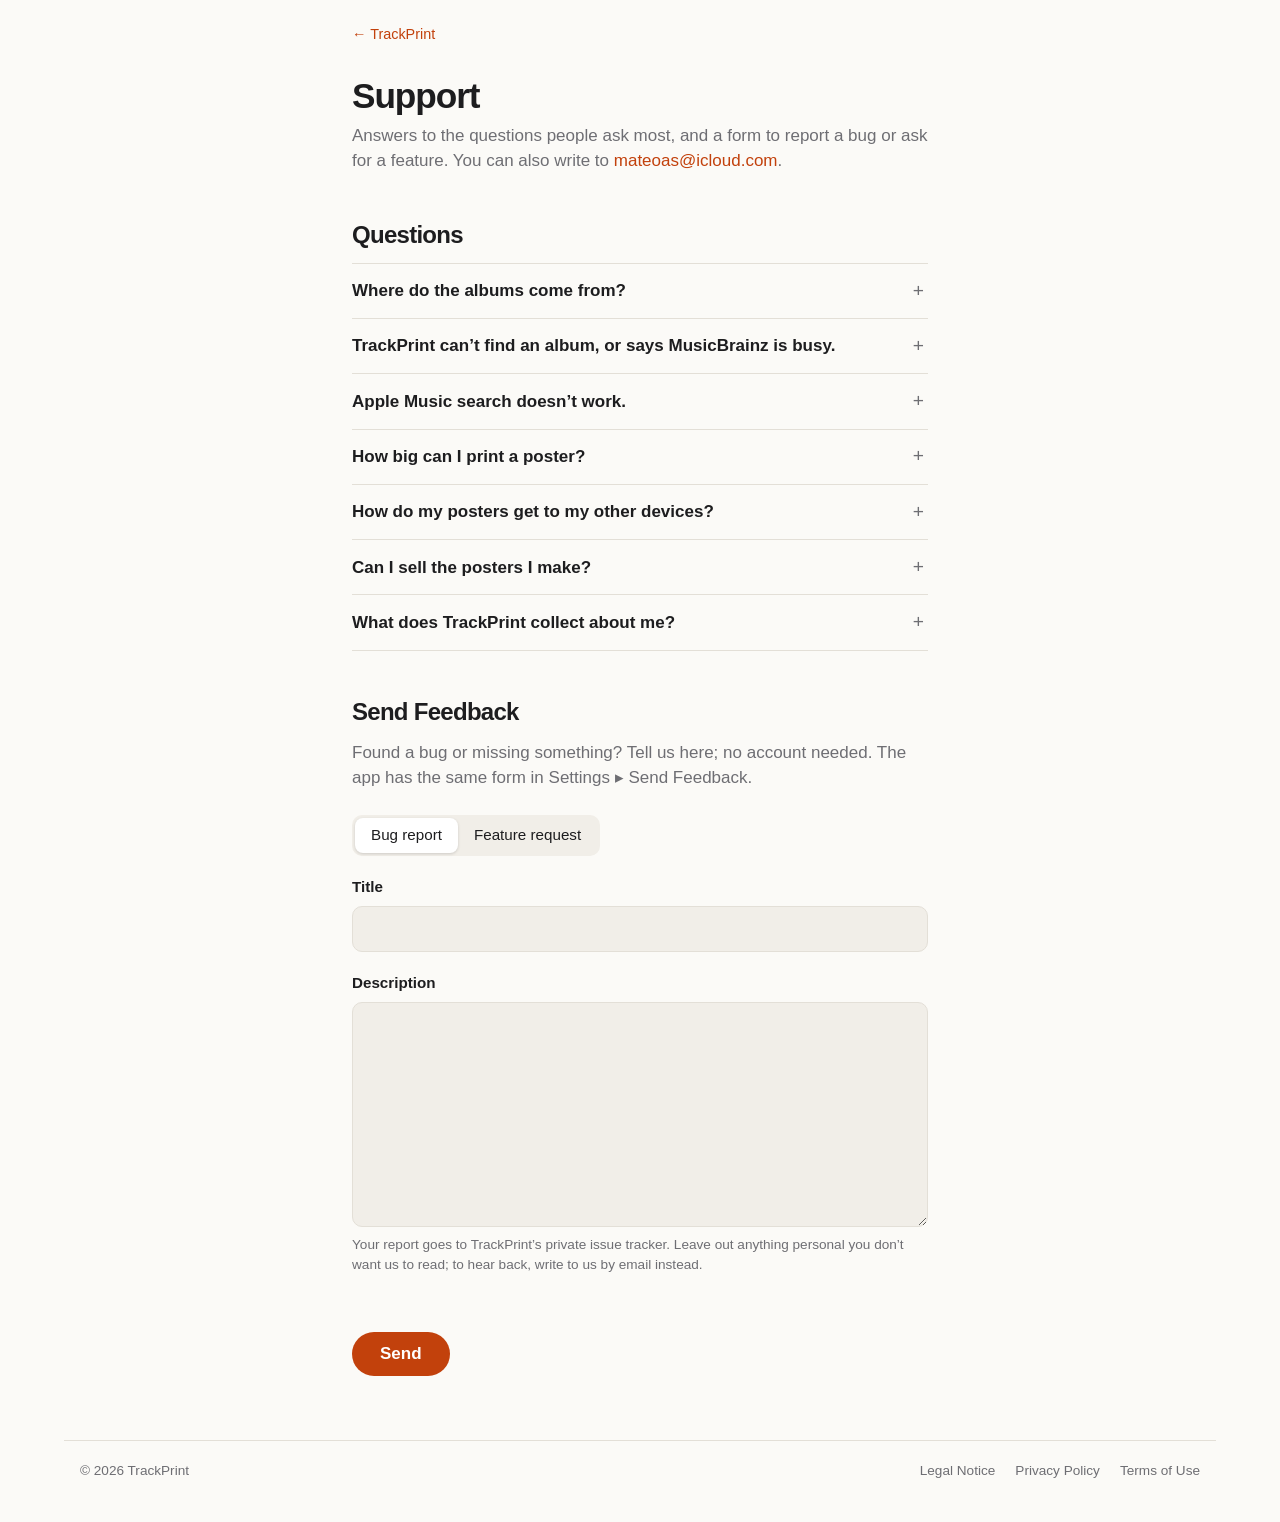
==== support.html @ 1465c564 "[+] add the support page with the feedback form" ====
<!doctype html>
<html lang="en">
<head>
<meta charset="utf-8">
<meta name="viewport" content="width=device-width, initial-scale=1">
<title>Support – TrackPrint</title>
<meta name="description" content="Help with TrackPrint, the album poster app: answers to common questions, the contact email, and a form to report a bug or request a feature.">
<link rel="icon" type="image/png" href="favicon.png">
<link rel="apple-touch-icon" href="apple-touch-icon.png">
<link rel="stylesheet" href="style.css">
</head>
<body>
<main class="narrow">
<nav class="back"><a href="./">← TrackPrint</a></nav>
<h1>Support</h1>
<p class="lede-left">Answers to the questions people ask most, and a form to report a bug or ask for a feature. You can also write to <a href="mailto:mateoas@icloud.com">mateoas@icloud.com</a>.</p>

<h2 id="questions">Questions</h2>
<div class="faq">
<details>
<summary>Where do the albums come from?</summary>
<p>From Apple Music or from MusicBrainz, the open music encyclopedia, with covers from the Cover Art Archive. Choose the source in Settings (on the Mac, TrackPrint ▸ Settings). Apple Music asks for your permission the first time; MusicBrainz needs no account.</p>
</details>
<details>
<summary>TrackPrint can’t find an album, or says MusicBrainz is busy.</summary>
<p>Try a shorter search with the album’s title and the artist, or switch the source in Settings. MusicBrainz is a free, community-run service and sometimes answers slowly; TrackPrint keeps trying for a few seconds, and trying again a moment later usually works.</p>
</details>
<details>
<summary>Apple Music search doesn’t work.</summary>
<p>TrackPrint needs permission to use Apple Music. On iPhone and iPad, allow it in Settings ▸ Apps ▸ TrackPrint. On the Mac, allow it in System Settings ▸ Privacy &amp; Security ▸ Media &amp; Apple Music. Or switch to MusicBrainz in TrackPrint’s Settings.</p>
</details>
<details>
<summary>How big can I print a poster?</summary>
<p>Print is 15 × 20 cm and Poster 20 × 30 cm, both at 300 ppi, the resolution print shops ask for. Post and Story are sized for social media. Export as PDF or PNG for the sharpest print, and check a test print first: colours on paper never quite match a screen.</p>
</details>
<details>
<summary>How do my posters get to my other devices?</summary>
<p>Through your own iCloud account. Sign in with the same Apple Account on each device and leave iCloud Sync on in TrackPrint’s Settings. Turned off, your posters stay on the device you made them on. We never see your posters.</p>
</details>
<details>
<summary>Can I sell the posters I make?</summary>
<p>TrackPrint is for posters for your own wall. Album covers, titles and names belong to their artists and labels, so publishing or selling a poster needs their permission. See section 4 of the <a href="https://trackprint-music-posters.github.io/trackprint-legal-docs/nutzungsbedingungen.en.html#t4">terms of use</a>.</p>
</details>
<details>
<summary>What does TrackPrint collect about me?</summary>
<p>Nothing for analytics, ads or tracking, and there is no account. Searches go straight to Apple Music or MusicBrainz, and your posters stay on your devices and in your iCloud. The <a href="https://trackprint-music-posters.github.io/trackprint-legal-docs/datenschutzerklaerung.en.html">privacy policy</a> has the details.</p>
</details>
</div>

<h2 id="send-feedback">Send Feedback</h2>
<p class="lede-left">Found a bug or missing something? Tell us here; no account needed. The app has the same form in Settings ▸ Send Feedback.</p>

<form id="feedback" novalidate>
<fieldset class="segmented">
<legend>Kind</legend>
<label><input type="radio" name="type" value="bug" checked> Bug report</label>
<label><input type="radio" name="type" value="feature"> Feature request</label>
</fieldset>

<label for="title">Title</label>
<input id="title" name="title" type="text" maxlength="200" autocomplete="off" required>

<label for="body">Description</label>
<textarea id="body" name="body" rows="8" required></textarea>
<p class="hint">Your report goes to TrackPrint’s private issue tracker. Leave out anything personal you don’t want us to read; to hear back, write to us by email instead.</p>

<!-- Left empty by people; bots that fill every field are dropped. -->
<div class="trap" aria-hidden="true">
<label for="website">Website</label>
<input id="website" name="website" type="text" tabindex="-1" autocomplete="off">
</div>

<p id="status" role="status" aria-live="polite"></p>
<button type="submit">Send</button>
</form>
</main>

<footer>
<p>© 2026 TrackPrint</p>
<p>
<a href="https://trackprint-music-posters.github.io/trackprint-legal-docs/impressum.en.html">Legal Notice</a>
<a href="https://trackprint-music-posters.github.io/trackprint-legal-docs/datenschutzerklaerung.en.html">Privacy Policy</a>
<a href="https://trackprint-music-posters.github.io/trackprint-legal-docs/nutzungsbedingungen.en.html">Terms of Use</a>
</p>
</footer>

<script>
// Posts to the same endpoint and contract as the app's FeedbackClient
// (TrackPrint-Music-Posters/trackprint-feedback): { type, title, body, version }.
// The function writes `version` into the issue footer as `_TrackPrint v<version>_`.
const ENDPOINT = 'https://trackprint-feedback.vercel.app/api/feedback';
const WEB_VERSION = '? via website';

const form = document.getElementById('feedback');
const status = document.getElementById('status');
const button = form.querySelector('button');

function show(message, kind) {
    status.textContent = message;
    status.className = kind || '';
}

form.addEventListener('submit', async (event) => {
    event.preventDefault();
    const title = form.title.value.trim();
    const body = form.body.value.trim();
    if (!title || !body) {
        show('Title and description are required.', 'error');
        return;
    }
    if (form.website.value) {
        form.reset();
        show('Thank you! Your feedback was sent.', 'ok');
        return;
    }

    button.disabled = true;
    show('Sending…');
    let response;
    try {
        response = await fetch(ENDPOINT, {
            method: 'POST',
            headers: { 'Content-Type': 'application/json' },
            body: JSON.stringify({ type: form.type.value, title, body, version: WEB_VERSION }),
        });
    } catch {
        button.disabled = false;
        show('Couldn’t reach the feedback service. Check your connection and try again.', 'error');
        return;
    }
    const result = await response.json().catch(() => null);
    button.disabled = false;
    if (response.ok && result && result.ok === true) {
        form.reset();
        show('Thank you! Your feedback was sent.', 'ok');
    } else {
        show('Could not send feedback. Please try again.', 'error');
    }
});
</script>
</body>
</html>
---- style.css ----
:root {
    color-scheme: light dark;
    --text: #1d1d1f;
    --muted: #6e6e73;
    --bg: #fbfaf7;
    --surface: #f1eee8;
    --card: #ffffff;
    --rule: #e3dfd7;
    --accent: #c2410c;
    --accent-text: #ffffff;
    --glow: rgb(236 120 70 / 0.16);
    --bar: rgb(251 250 247 / 0.72);
    --wall: #ece7df;
    --shadow: rgb(40 30 20 / 0.18);
    --green: #248a3d;
    --red: #e5484d;
    --orange: #e8590c;
    --pink: #d6409f;
    --blue: #3478f6;
    --teal: #12a594;
    --purple: #8e4ee8;
}

@media (prefers-color-scheme: dark) {
    :root {
        --text: #f5f5f7;
        --muted: #9a9aa0;
        --bg: #0d0c0b;
        --surface: #1b1a18;
        --card: #232220;
        --rule: #2d2b28;
        --accent: #ff8a4c;
        --accent-text: #1a0d05;
        --glow: rgb(255 138 76 / 0.14);
        --bar: rgb(13 12 11 / 0.72);
        --wall: #181715;
        --shadow: rgb(0 0 0 / 0.55);
        --green: #3dd168;
    }
}

* {
    box-sizing: border-box;
}

html {
    -webkit-text-size-adjust: 100%;
    scroll-behavior: smooth;
    scroll-padding-top: 4rem;
}

body {
    margin: 0;
    background: var(--bg);
    color: var(--text);
    font: 17px/1.5 -apple-system, BlinkMacSystemFont, "SF Pro Text", "Helvetica Neue", Helvetica,
        Arial, sans-serif;
    -webkit-font-smoothing: antialiased;
    overflow-wrap: break-word;
    overflow-x: clip;
}

a {
    color: var(--accent);
    text-decoration: none;
}

a:hover {
    text-decoration: underline;
}

img {
    max-width: 100%;
    height: auto;
}

h1,
h2 {
    font-family: -apple-system, BlinkMacSystemFont, "SF Pro Display", "Helvetica Neue", Helvetica,
        Arial, sans-serif;
    letter-spacing: -0.03em;
    line-height: 1.05;
    font-weight: 700;
}

/* Top bar */

.topbar {
    position: sticky;
    top: 0;
    z-index: 10;
    background: var(--bar);
    -webkit-backdrop-filter: saturate(180%) blur(20px);
    backdrop-filter: saturate(180%) blur(20px);
    border-bottom: 1px solid var(--rule);
}

.topbar-inner {
    max-width: 72rem;
    margin: 0 auto;
    padding: 0.7rem 16px;
    display: flex;
    align-items: center;
    justify-content: space-between;
}

.brand {
    display: flex;
    align-items: center;
    gap: 0.55rem;
    color: var(--text);
    font-weight: 600;
}

.brand:hover {
    text-decoration: none;
}

.topbar-links {
    display: flex;
    gap: 1.5rem;
    margin: 0;
    font-size: 0.9rem;
}

.topbar-links a {
    color: var(--muted);
}

.topbar-links a:hover {
    color: var(--text);
    text-decoration: none;
}

/* Hero */

.hero {
    position: relative;
    text-align: center;
    padding: 5rem 16px 0;
    max-width: 72rem;
    margin: 0 auto;
}

.hero::before {
    content: "";
    position: absolute;
    inset: -4rem 0 auto;
    height: 46rem;
    background: radial-gradient(50% 50% at 50% 40%, var(--glow), transparent 70%);
    z-index: -1;
    pointer-events: none;
}

.hero-icon {
    display: block;
    margin: 0 auto 1.5rem;
    width: 96px;
    height: 96px;
    filter: drop-shadow(0 10px 24px var(--shadow));
}

.hero h1 {
    font-size: clamp(2.6rem, 8vw, 5rem);
    margin: 0;
}

.lede {
    max-width: 32rem;
    margin: 1.25rem auto 0;
    font-size: clamp(1.1rem, 2.4vw, 1.3rem);
    color: var(--muted);
}

.cta {
    margin: 2rem 0 0;
}

.badge {
    display: inline-flex;
    align-items: center;
    gap: 0.5rem;
    padding: 0.75rem 1.4rem;
    border-radius: 999px;
    background: var(--text);
    color: var(--bg);
    font-weight: 600;
    font-size: 0.95rem;
}

.badge svg {
    width: 1.15rem;
    height: 1.15rem;
    fill: currentColor;
    margin-top: -2px;
}

/* A poster as a print: a thin paper edge and a shadow on the wall. */

.print {
    display: block;
    width: 100%;
    aspect-ratio: 3 / 4;
    box-shadow: 0 1px 2px var(--shadow), 0 18px 40px var(--shadow);
}

/* The hero's wall: three posters hung side by side. */

.wall {
    position: relative;
    margin: 4.5rem auto 0;
    max-width: 64rem;
    padding: 3.5rem 6% 4rem;
    border-radius: 28px;
    background: var(--wall);
    display: grid;
    grid-template-columns: repeat(3, 1fr);
    gap: 6%;
    align-items: start;
}

.wall .print:nth-child(2) {
    margin-top: 2.5rem;
}

/* Sections */

main {
    max-width: 72rem;
    margin: 0 auto;
    padding: 0 16px;
}

.feature {
    padding: 9rem 0 0;
}

.copy h2 {
    font-size: clamp(2rem, 5vw, 3.25rem);
    margin: 0;
}

.copy p {
    margin: 1rem 0 0;
    font-size: 1.15rem;
    color: var(--muted);
    max-width: 28rem;
}

.copy .eyebrow {
    display: flex;
    align-items: center;
    gap: 0.5rem;
    margin: 0 0 1rem;
    font-size: 0.85rem;
    font-weight: 600;
    letter-spacing: 0.06em;
    text-transform: uppercase;
    color: var(--c);
}

.eyebrow::before {
    content: "";
    width: 1.5rem;
    height: 0.4rem;
    border-radius: 999px;
    background: var(--c);
}

.split {
    display: grid;
    grid-template-columns: 1fr 1.1fr;
    align-items: center;
    gap: 4rem;
}

.split.reverse .copy {
    order: 2;
}

.wide {
    text-align: center;
}

.wide .copy p {
    max-width: 34rem;
    margin-left: auto;
    margin-right: auto;
}

.wide .eyebrow {
    justify-content: center;
}

/* Styles: every style as a poster, with its name and what it is. */

.styles ul {
    list-style: none;
    margin: 3.5rem 0 0;
    padding: 0;
    display: grid;
    grid-template-columns: repeat(4, 1fr);
    gap: 3rem 2rem;
    text-align: left;
}

.styles h3 {
    margin: 1.25rem 0 0.25rem;
    font-size: 1.1rem;
    letter-spacing: -0.01em;
}

.styles li p {
    margin: 0;
    color: var(--muted);
    font-size: 0.95rem;
    line-height: 1.4;
}

/* Find: the two album sources as cards. */

.sources {
    display: grid;
    gap: 1rem;
}

.source {
    display: grid;
    grid-template-columns: auto 1fr;
    gap: 0.25rem 1rem;
    align-items: center;
    padding: 1.4rem 1.5rem;
    border-radius: 22px;
    background: var(--surface);
}

.source svg {
    grid-row: span 2;
    width: 2.6rem;
    height: 2.6rem;
    fill: none;
    stroke: var(--c);
    stroke-width: 1.8;
    stroke-linecap: round;
    stroke-linejoin: round;
}

.source h3 {
    margin: 0;
    font-size: 1.15rem;
}

.source p {
    margin: 0;
    color: var(--muted);
    font-size: 0.98rem;
}

/* Colours: a cover and the five swatches picked from it. */

.palette {
    display: grid;
    grid-template-columns: 1.4fr 1fr;
    gap: 1.5rem;
    align-items: center;
    padding: 2rem;
    border-radius: 28px;
    background: var(--surface);
}

.palette img {
    display: block;
    width: 100%;
    border-radius: 6px;
    box-shadow: 0 14px 32px var(--shadow);
}

.palette ul {
    list-style: none;
    margin: 0;
    padding: 0;
    display: grid;
    gap: 0.6rem;
}

.palette li {
    display: flex;
    align-items: center;
    gap: 0.75rem;
    font: 0.85rem/1 ui-monospace, "SF Mono", Menlo, monospace;
    color: var(--muted);
}

.palette li::before {
    content: "";
    width: 2.4rem;
    height: 2.4rem;
    border-radius: 10px;
    background: var(--s);
    box-shadow: inset 0 0 0 1px rgb(0 0 0 / 0.08);
}

/* Print: the formats as outlines at their real proportions. */

.formats {
    list-style: none;
    margin: 3.5rem auto 0;
    padding: 0;
    max-width: 52rem;
    display: flex;
    justify-content: center;
    align-items: flex-end;
    gap: 2rem;
}

.formats li {
    flex: 1;
    max-width: 10rem;
    text-align: center;
}

.formats .frame {
    display: block;
    width: 100%;
    border: 2px solid var(--c);
    border-radius: 6px;
    background: color-mix(in srgb, var(--c) 10%, transparent);
}

.formats h3 {
    margin: 0.9rem 0 0.15rem;
    font-size: 1rem;
}

.formats p {
    margin: 0;
    font-size: 0.85rem;
    color: var(--muted);
}

.exports {
    margin: 2.5rem 0 0;
    color: var(--muted);
}

.exports strong {
    color: var(--text);
}

/* And more */

.more {
    padding: 9rem 0 0;
    text-align: center;
}

.more h2 {
    font-size: clamp(1.8rem, 4vw, 2.5rem);
    margin: 0 0 2.5rem;
}

.more ul {
    list-style: none;
    margin: 0 auto;
    padding: 0;
    max-width: 52rem;
    display: grid;
    grid-template-columns: repeat(4, 1fr);
    gap: 0.75rem;
}

.more li {
    display: flex;
    align-items: center;
    gap: 0.75rem;
    padding: 1rem 1.1rem;
    border-radius: 16px;
    background: var(--surface);
    font-weight: 500;
    font-size: 0.97rem;
    text-align: left;
}

.more svg {
    flex: none;
    width: 1.4rem;
    height: 1.4rem;
    fill: none;
    stroke: var(--accent);
    stroke-width: 1.8;
    stroke-linecap: round;
    stroke-linejoin: round;
}

/* Closing */

.closing {
    text-align: center;
    padding: 9rem 0 7rem;
}

.closing img {
    display: block;
    margin: 0 auto 1rem;
    filter: drop-shadow(0 8px 20px var(--shadow));
}

.closing h2 {
    font-size: 2.25rem;
    margin: 0;
}

.closing p {
    margin: 0.4rem 0 0;
    color: var(--muted);
}

.closing .cta {
    margin-top: 1.75rem;
}

/* Scroll reveal */

.js .reveal {
    opacity: 0;
    transform: translateY(28px);
    transition: opacity 0.8s ease, transform 0.8s cubic-bezier(0.2, 0.7, 0.2, 1);
}

.js .reveal.shown {
    opacity: 1;
    transform: none;
}

@media (prefers-reduced-motion: reduce) {
    html {
        scroll-behavior: auto;
    }

    .js .reveal {
        opacity: 1;
        transform: none;
        transition: none;
    }
}

/* Narrow screens */

@media (max-width: 900px) {
    .styles ul {
        grid-template-columns: repeat(2, 1fr);
        gap: 2.5rem 1.25rem;
    }

    .more ul {
        grid-template-columns: repeat(2, 1fr);
    }
}

@media (max-width: 760px) {
    .hero {
        padding-top: 3.5rem;
    }

    .wall {
        margin-top: 3rem;
        padding: 2rem 5% 2.5rem;
        gap: 5%;
        border-radius: 20px;
    }

    .wall .print:nth-child(2) {
        margin-top: 1.25rem;
    }

    .feature {
        padding-top: 6rem;
    }

    .split {
        grid-template-columns: 1fr;
        gap: 3rem;
        text-align: center;
    }

    .split .copy p {
        margin-left: auto;
        margin-right: auto;
    }

    .split .eyebrow {
        justify-content: center;
    }

    .split.reverse .copy {
        order: 0;
    }

    .source,
    .palette {
        text-align: left;
    }

    .palette {
        padding: 1.25rem;
        gap: 1rem;
    }

    .formats {
        gap: 0.9rem;
    }

    .more {
        padding-top: 6rem;
    }

    .closing {
        padding: 6rem 0 5rem;
    }
}

/* Footer */

footer {
    max-width: 72rem;
    margin: 0 auto;
    display: flex;
    flex-wrap: wrap;
    justify-content: space-between;
    gap: 0.5rem 1.5rem;
    border-top: 1px solid var(--rule);
    padding: 1.25rem 16px 2.5rem;
    font-size: 0.85rem;
    color: var(--muted);
}

footer p {
    margin: 0;
    display: flex;
    flex-wrap: wrap;
    gap: 0.25rem 1.25rem;
}

footer a {
    color: var(--muted);
}

footer a:hover {
    color: var(--text);
}

/* Support page */

main.narrow {
    max-width: 38rem;
    padding-top: 1.5rem;
    padding-bottom: 4rem;
}

nav.back {
    font-size: 0.9rem;
    margin-bottom: 2rem;
}

main.narrow h1 {
    font-size: 2.2rem;
    margin: 0 0 0.5rem;
}

main.narrow h2 {
    font-size: 1.5rem;
    margin: 3rem 0 1rem;
}

.lede-left {
    color: var(--muted);
    margin: 0 0 1.5rem;
}

.faq details {
    border-bottom: 1px solid var(--rule);
}

.faq details:first-child {
    border-top: 1px solid var(--rule);
}

.faq summary {
    cursor: pointer;
    padding: 0.9rem 1.75rem 0.9rem 0;
    font-weight: 600;
    list-style: none;
    position: relative;
}

.faq summary::-webkit-details-marker {
    display: none;
}

.faq summary::after {
    content: "+";
    position: absolute;
    right: 0.25rem;
    top: 0.8rem;
    color: var(--muted);
    font-weight: 400;
    font-size: 1.2rem;
}

.faq details[open] summary::after {
    content: "−";
}

.faq details p {
    margin: 0 0 1.1rem;
    color: var(--muted);
}

form label {
    display: block;
    font-weight: 600;
    font-size: 0.95rem;
    margin: 1.25rem 0 0.4rem;
}

form input[type="text"],
form textarea {
    display: block;
    width: 100%;
    font: inherit;
    color: var(--text);
    background: var(--surface);
    border: 1px solid var(--rule);
    border-radius: 10px;
    padding: 0.6rem 0.75rem;
}

form input[type="text"]:focus,
form textarea:focus {
    outline: 2px solid var(--accent);
    outline-offset: -1px;
}

form textarea {
    resize: vertical;
}

.hint {
    margin: 0.5rem 0 0;
    font-size: 0.85rem;
    color: var(--muted);
}

.segmented {
    display: inline-flex;
    border: 0;
    padding: 3px;
    margin: 0;
    background: var(--surface);
    border-radius: 10px;
}

.segmented legend {
    position: absolute;
    width: 1px;
    height: 1px;
    overflow: hidden;
    clip: rect(0 0 0 0);
}

.segmented label {
    margin: 0;
    padding: 0.4rem 1rem;
    border-radius: 8px;
    font-weight: 500;
    cursor: pointer;
}

.segmented input {
    position: absolute;
    opacity: 0;
}

.segmented label:has(input:checked) {
    background: var(--card);
    box-shadow: 0 1px 3px rgb(0 0 0 / 0.15);
}

.segmented label:has(input:focus-visible) {
    outline: 2px solid var(--accent);
}

.trap {
    position: absolute;
    left: -10000px;
}

#status {
    min-height: 1.5rem;
    margin: 1.25rem 0 0.75rem;
    font-size: 0.95rem;
    color: var(--muted);
}

#status.error {
    color: var(--red);
}

#status.ok {
    color: var(--green);
}

form button {
    font: inherit;
    font-weight: 600;
    color: var(--accent-text);
    background: var(--accent);
    border: 0;
    border-radius: 999px;
    padding: 0.6rem 1.75rem;
    cursor: pointer;
}

form button:disabled {
    opacity: 0.5;
    cursor: default;
}
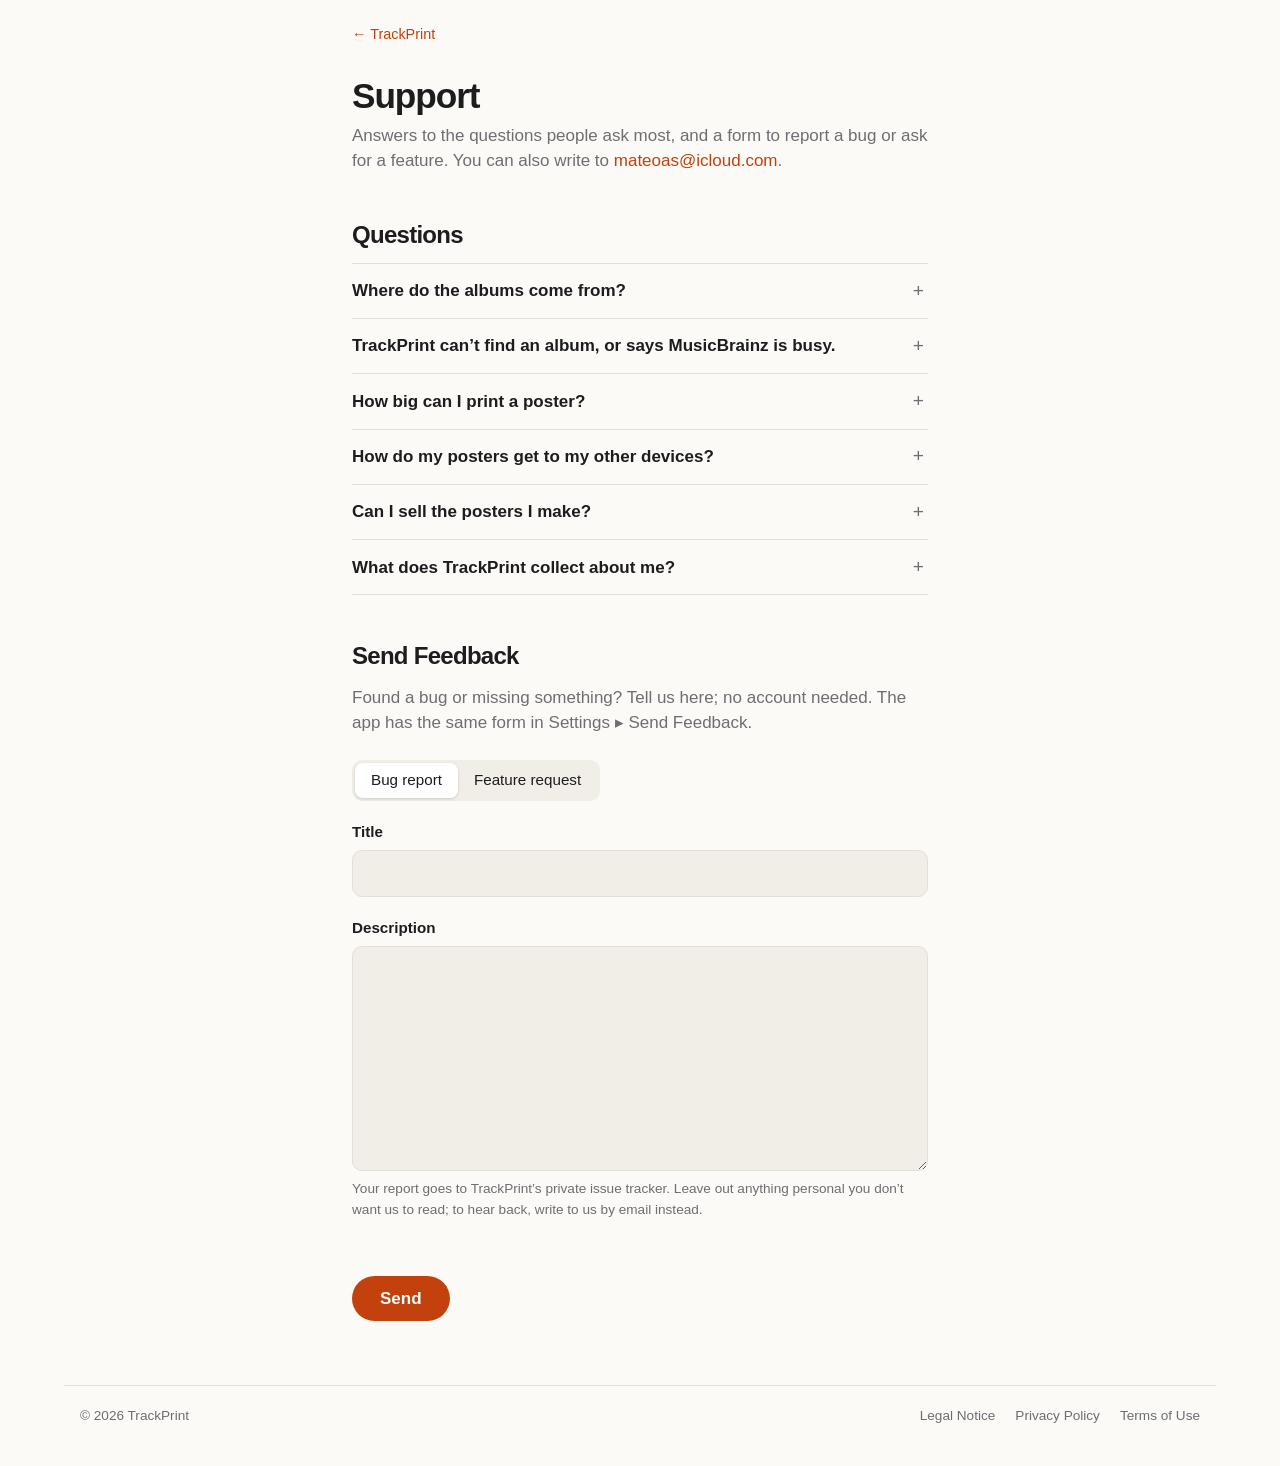
==== commit f02cdf7d: "[-] remove Apple Music from the website" ====
--- a/support.html
+++ b/support.html
@@ -19,15 +19,11 @@
 <div class="faq">
 <details>
 <summary>Where do the albums come from?</summary>
-<p>From Apple Music or from MusicBrainz, the open music encyclopedia, with covers from the Cover Art Archive. Choose the source in Settings (on the Mac, TrackPrint ▸ Settings). Apple Music asks for your permission the first time; MusicBrainz needs no account.</p>
+<p>From MusicBrainz, the open music encyclopedia, with covers from the Cover Art Archive. Searching needs no account and no permission.</p>
 </details>
 <details>
 <summary>TrackPrint can’t find an album, or says MusicBrainz is busy.</summary>
-<p>Try a shorter search with the album’s title and the artist, or switch the source in Settings. MusicBrainz is a free, community-run service and sometimes answers slowly; TrackPrint keeps trying for a few seconds, and trying again a moment later usually works.</p>
-</details>
-<details>
-<summary>Apple Music search doesn’t work.</summary>
-<p>TrackPrint needs permission to use Apple Music. On iPhone and iPad, allow it in Settings ▸ Apps ▸ TrackPrint. On the Mac, allow it in System Settings ▸ Privacy &amp; Security ▸ Media &amp; Apple Music. Or switch to MusicBrainz in TrackPrint’s Settings.</p>
+<p>Try a shorter search with the album’s title and the artist. MusicBrainz is a free, community-run service and sometimes answers slowly; TrackPrint keeps trying for a few seconds, and trying again a moment later usually works.</p>
 </details>
 <details>
 <summary>How big can I print a poster?</summary>
@@ -43,7 +39,7 @@
 </details>
 <details>
 <summary>What does TrackPrint collect about me?</summary>
-<p>Nothing for analytics, ads or tracking, and there is no account. Searches go straight to Apple Music or MusicBrainz, and your posters stay on your devices and in your iCloud. The <a href="https://trackprint-music-posters.github.io/trackprint-legal-docs/datenschutzerklaerung.en.html">privacy policy</a> has the details.</p>
+<p>Nothing for analytics, ads or tracking, and there is no account. Searches go straight to MusicBrainz, and your posters stay on your devices and in your iCloud. The <a href="https://trackprint-music-posters.github.io/trackprint-legal-docs/datenschutzerklaerung.en.html">privacy policy</a> has the details.</p>
 </details>
 </div>
 
--- a/style.css
+++ b/style.css
@@ -317,7 +317,7 @@
     line-height: 1.4;
 }
 
-/* Find: the two album sources as cards. */
+/* Find: where the albums and their covers come from, as cards. */
 
 .sources {
     display: grid;
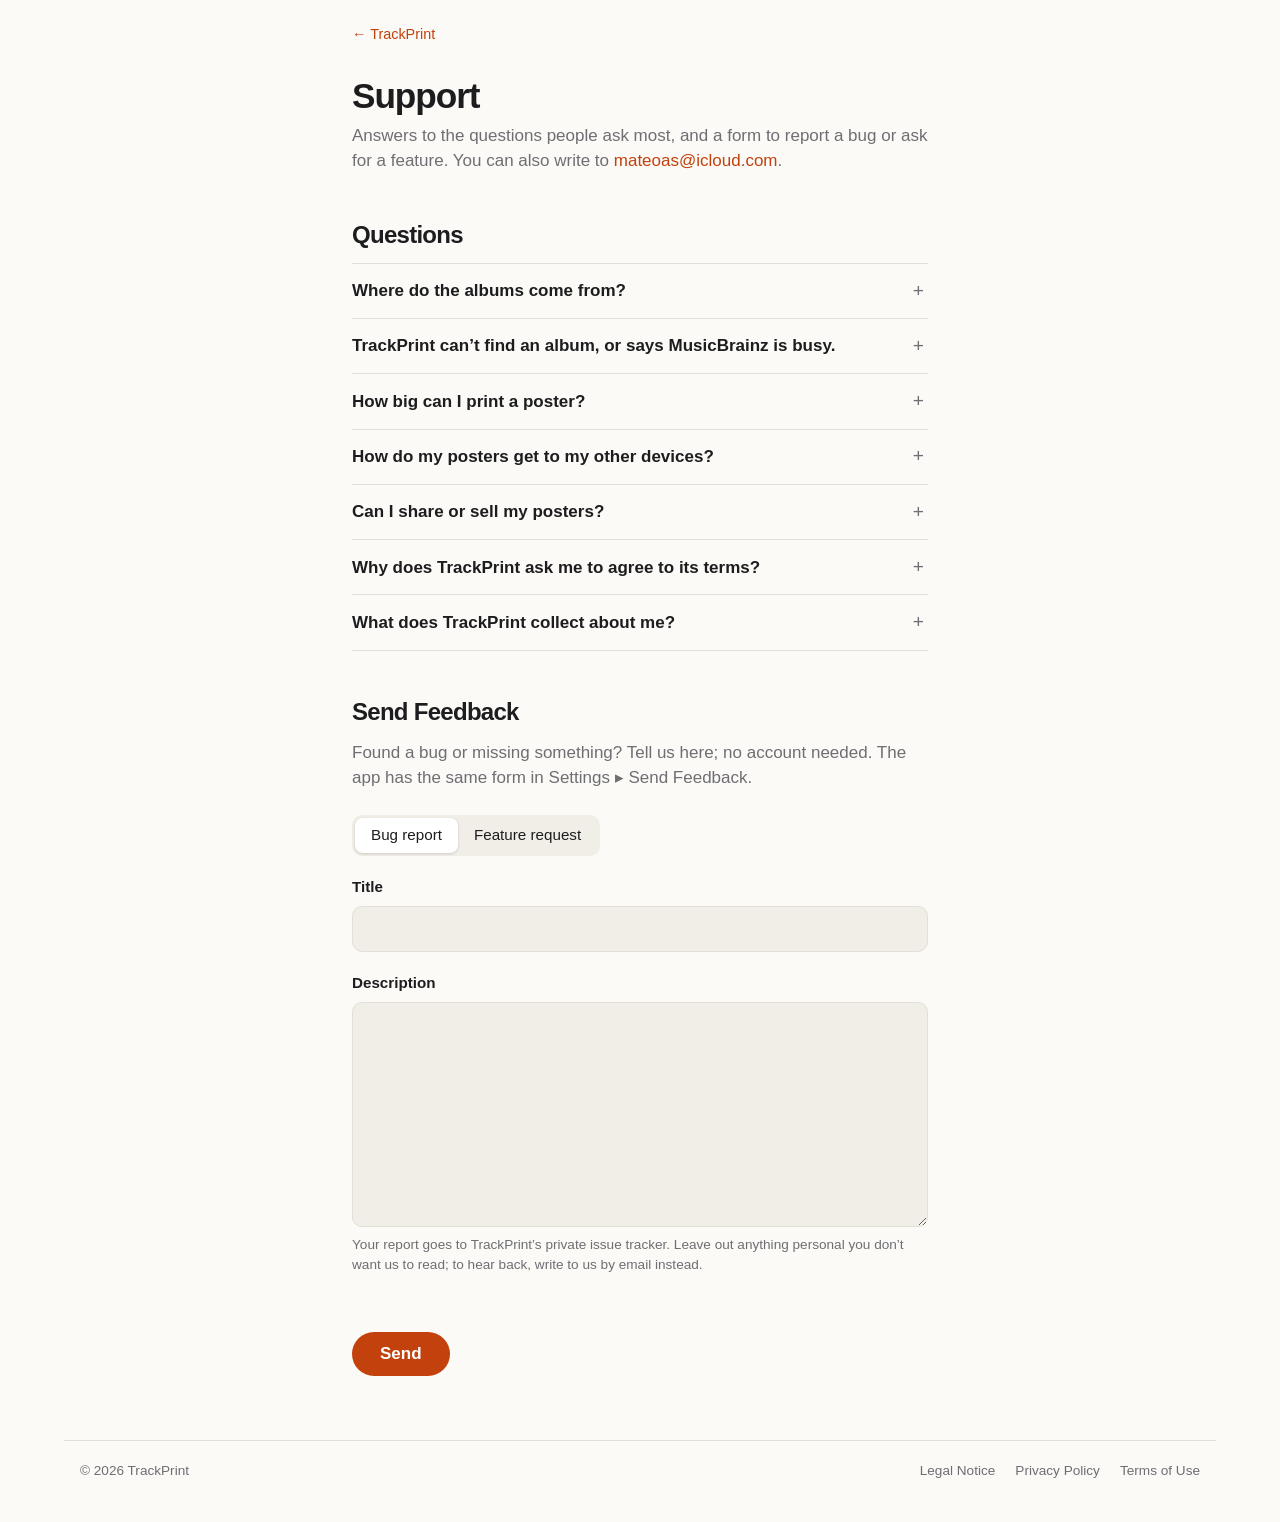
==== commit 2e7b29be: "[#] word the website for posters on your own wall" ====
--- a/support.html
+++ b/support.html
@@ -27,15 +27,19 @@
 </details>
 <details>
 <summary>How big can I print a poster?</summary>
-<p>Print is 15 × 20 cm and Poster 20 × 30 cm, both at 300 ppi, the resolution print shops ask for. Post and Story are sized for social media. Export as PDF or PNG for the sharpest print, and check a test print first: colours on paper never quite match a screen.</p>
+<p>Print is 15 × 20 cm and Poster 20 × 30 cm, both at 300 ppi, the resolution print shops ask for. Post and Story are sized for screens. Export as PDF or PNG for the sharpest print, and check a test print first: colours on paper never quite match a screen.</p>
 </details>
 <details>
 <summary>How do my posters get to my other devices?</summary>
 <p>Through your own iCloud account. Sign in with the same Apple Account on each device and leave iCloud Sync on in TrackPrint’s Settings. Turned off, your posters stay on the device you made them on. We never see your posters.</p>
 </details>
 <details>
-<summary>Can I sell the posters I make?</summary>
-<p>TrackPrint is for posters for your own wall. Album covers, titles and names belong to their artists and labels, so publishing or selling a poster needs their permission. See section 4 of the <a href="https://trackprint-music-posters.github.io/trackprint-legal-docs/nutzungsbedingungen.en.html#t4">terms of use</a>.</p>
+<summary>Can I share or sell my posters?</summary>
+<p>A poster for your own wall or as a gift is fine, and so is having it printed on paper at a print shop. Posting a poster with a real album cover online, or selling it, needs the permission of the rights holders: the label, the artist and the photographer. The Post and Story sizes don’t give that permission. See section 4 of the <a href="https://trackprint-music-posters.github.io/trackprint-legal-docs/nutzungsbedingungen.en.html#t4">terms of use</a>.</p>
+</details>
+<details>
+<summary>Why does TrackPrint ask me to agree to its terms?</summary>
+<p>Because a poster carries other people’s work. The <a href="https://trackprint-music-posters.github.io/trackprint-legal-docs/nutzungsbedingungen.en.html">terms of use</a> say what’s fine, like a poster for your wall or a gift, and what needs permission. You agree once, and can read them again in Settings ▸ About.</p>
 </details>
 <details>
 <summary>What does TrackPrint collect about me?</summary>
--- a/style.css
+++ b/style.css
@@ -447,6 +447,13 @@
     color: var(--text);
 }
 
+.fineprint {
+    margin: 0.75rem auto 0;
+    max-width: 34rem;
+    font-size: 0.85rem;
+    color: var(--muted);
+}
+
 /* And more */
 
 .more {
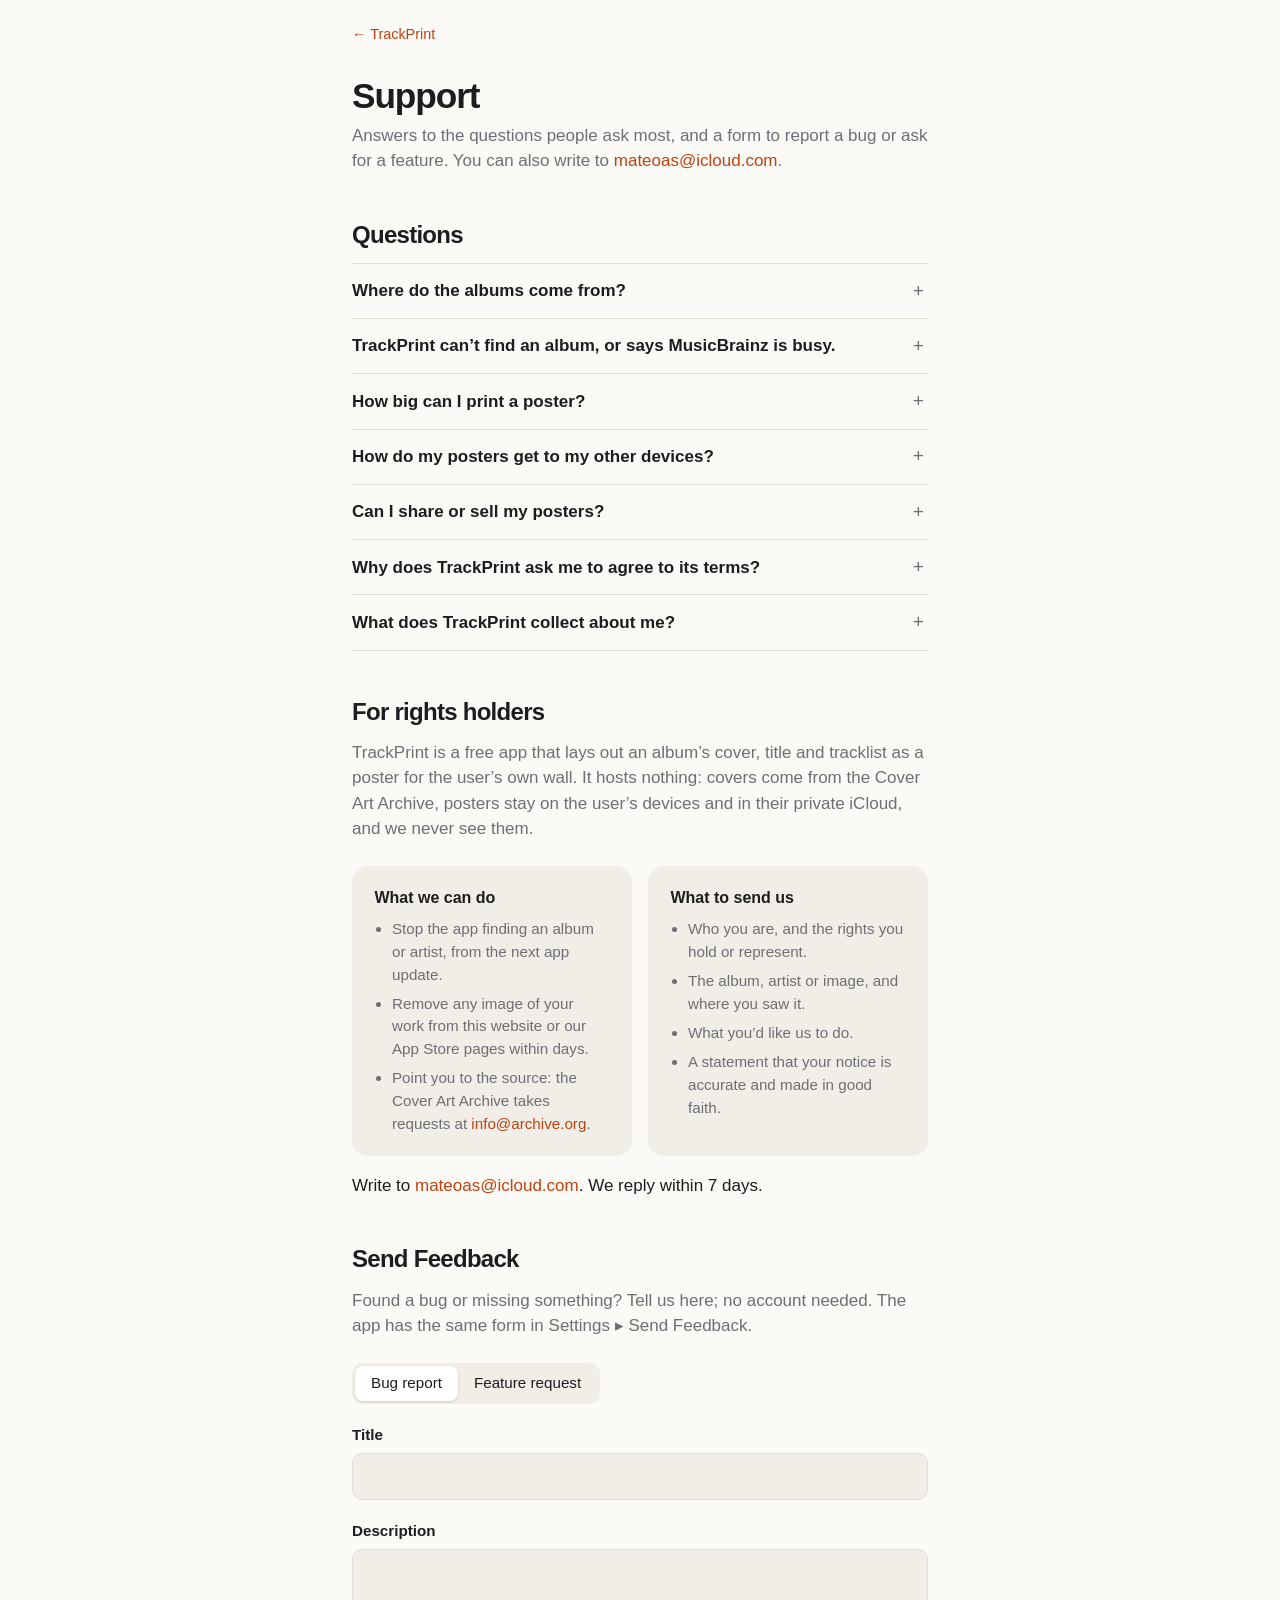
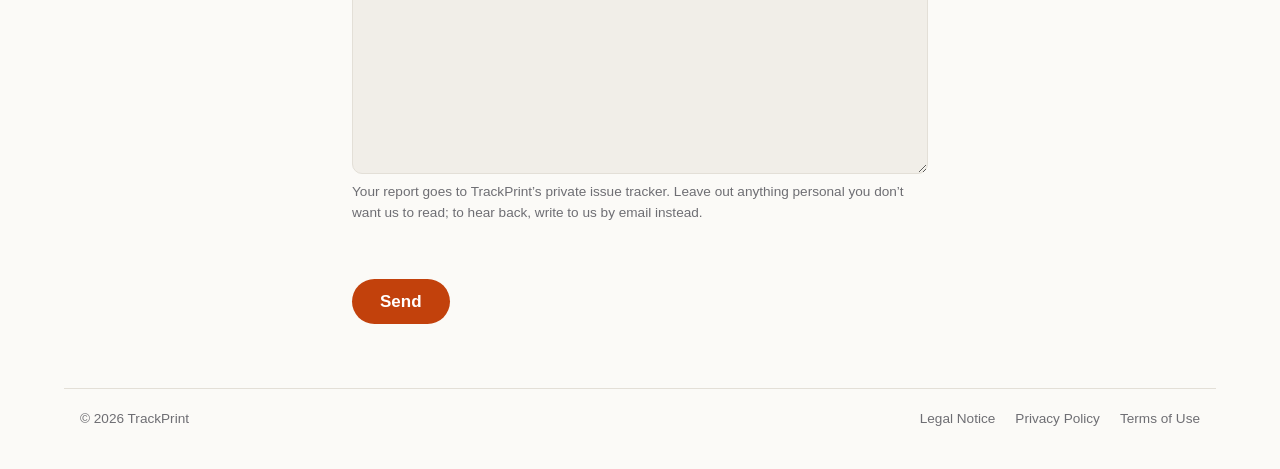
==== commit 96d8cf69: "[+] add a section for rights holders to the support page" ====
--- a/support.html
+++ b/support.html
@@ -46,6 +46,29 @@
 <p>Nothing for analytics, ads or tracking, and there is no account. Searches go straight to MusicBrainz, and your posters stay on your devices and in your iCloud. The <a href="https://trackprint-music-posters.github.io/trackprint-legal-docs/datenschutzerklaerung.en.html">privacy policy</a> has the details.</p>
 </details>
 </div>
+
+<h2 id="rights">For rights holders</h2>
+<p class="lede-left">TrackPrint is a free app that lays out an album’s cover, title and tracklist as a poster for the user’s own wall. It hosts nothing: covers come from the Cover Art Archive, posters stay on the user’s devices and in their private iCloud, and we never see them.</p>
+<div class="columns">
+<div>
+<h3>What we can do</h3>
+<ul>
+<li>Stop the app finding an album or artist, from the next app update.</li>
+<li>Remove any image of your work from this website or our App Store pages within days.</li>
+<li>Point you to the source: the Cover Art Archive takes requests at <a href="mailto:info@archive.org">info@archive.org</a>.</li>
+</ul>
+</div>
+<div>
+<h3>What to send us</h3>
+<ul>
+<li>Who you are, and the rights you hold or represent.</li>
+<li>The album, artist or image, and where you saw it.</li>
+<li>What you’d like us to do.</li>
+<li>A statement that your notice is accurate and made in good faith.</li>
+</ul>
+</div>
+</div>
+<p>Write to <a href="mailto:mateoas@icloud.com">mateoas@icloud.com</a>. We reply within 7 days.</p>
 
 <h2 id="send-feedback">Send Feedback</h2>
 <p class="lede-left">Found a bug or missing something? Tell us here; no account needed. The app has the same form in Settings ▸ Send Feedback.</p>
--- a/style.css
+++ b/style.css
@@ -723,6 +723,42 @@
     color: var(--muted);
 }
 
+/* For rights holders: what we can do and what to send, side by side. */
+
+.columns {
+    display: grid;
+    grid-template-columns: 1fr 1fr;
+    gap: 1rem;
+}
+
+.columns > div {
+    padding: 1.25rem 1.4rem;
+    border-radius: 16px;
+    background: var(--surface);
+}
+
+.columns h3 {
+    margin: 0 0 0.5rem;
+    font-size: 1rem;
+}
+
+.columns ul {
+    margin: 0;
+    padding-left: 1.1rem;
+    color: var(--muted);
+    font-size: 0.95rem;
+}
+
+.columns li + li {
+    margin-top: 0.4rem;
+}
+
+@media (max-width: 760px) {
+    .columns {
+        grid-template-columns: 1fr;
+    }
+}
+
 form label {
     display: block;
     font-weight: 600;
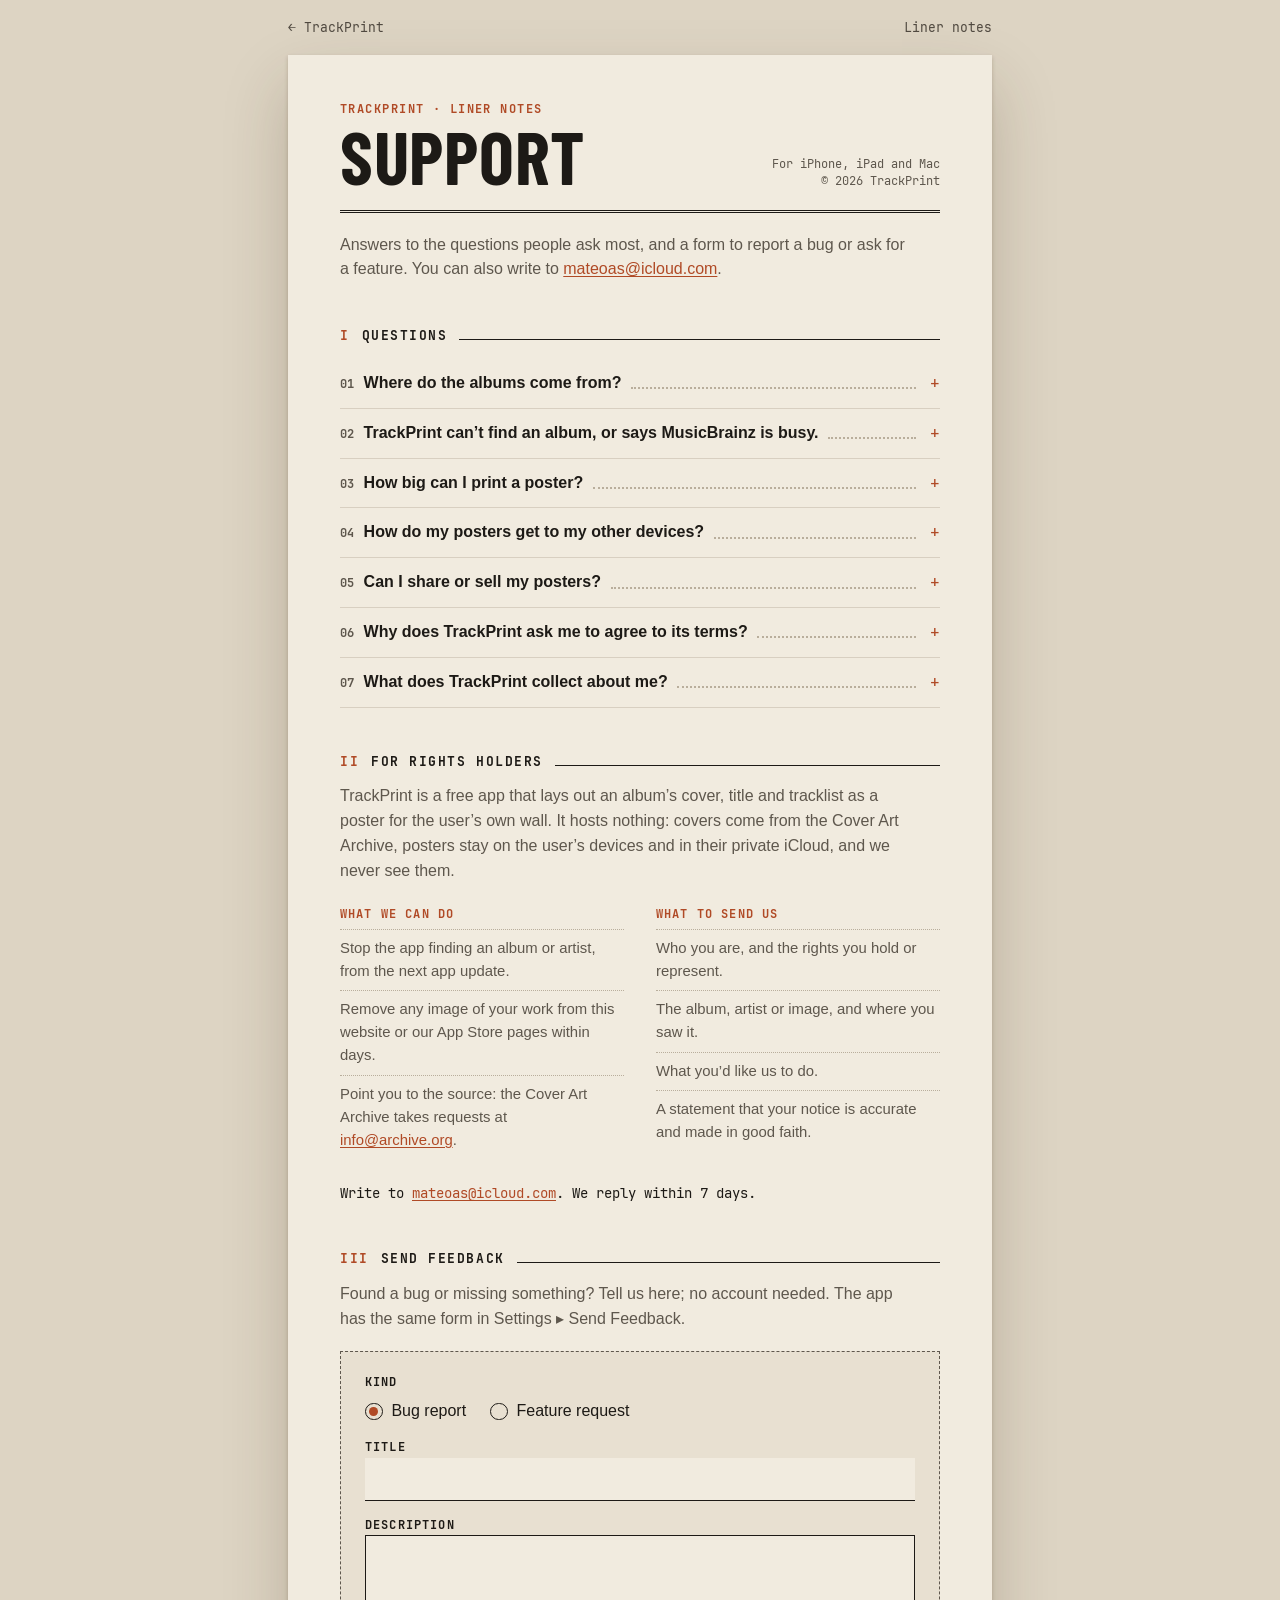
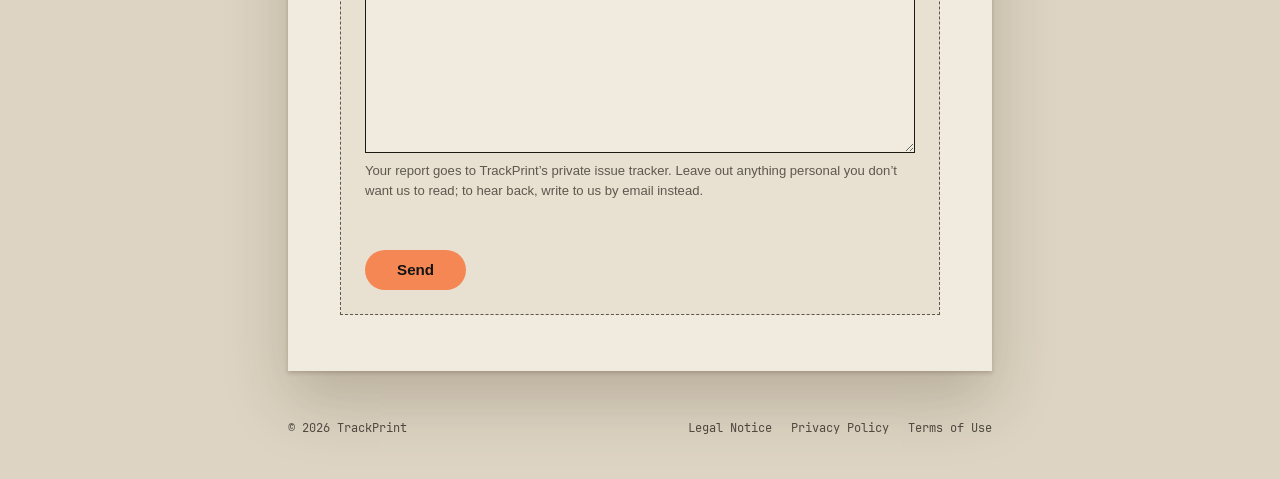
==== commit 07a10cb9: "[#] restyle the website after the app's side A" ====
--- a/support.html
+++ b/support.html
@@ -2,52 +2,61 @@
 <html lang="en">
 <head>
 <meta charset="utf-8">
-<meta name="viewport" content="width=device-width, initial-scale=1">
+<meta name="viewport" content="width=device-width, initial-scale=1, viewport-fit=cover">
 <title>Support – TrackPrint</title>
 <meta name="description" content="Help with TrackPrint, the album poster app: answers to common questions, the contact email, and a form to report a bug or request a feature.">
 <link rel="icon" type="image/png" href="favicon.png">
 <link rel="apple-touch-icon" href="apple-touch-icon.png">
+<meta name="theme-color" content="#ddd4c3" media="(prefers-color-scheme: light)">
+<meta name="theme-color" content="#0e0e0e" media="(prefers-color-scheme: dark)">
 <link rel="stylesheet" href="style.css">
 </head>
-<body>
-<main class="narrow">
-<nav class="back"><a href="./">← TrackPrint</a></nav>
+<body class="notes">
+<nav class="wrap back"><a href="./">← TrackPrint</a><span>Liner notes</span></nav>
+<main class="wrap">
+<article class="sheet">
+<div class="sheet-head">
+<div>
+<p class="kicker">TrackPrint · Liner notes</p>
 <h1>Support</h1>
+</div>
+<p class="cat">For iPhone, iPad and Mac<br>© 2026 TrackPrint</p>
+</div>
 <p class="lede-left">Answers to the questions people ask most, and a form to report a bug or ask for a feature. You can also write to <a href="mailto:mateoas@icloud.com">mateoas@icloud.com</a>.</p>
 
-<h2 id="questions">Questions</h2>
+<h2 id="questions"><b aria-hidden="true">I</b>Questions</h2>
 <div class="faq">
 <details>
-<summary>Where do the albums come from?</summary>
+<summary><span class="q">01</span><span>Where do the albums come from?</span><i class="lead" aria-hidden="true"></i></summary>
 <p>From MusicBrainz, the open music encyclopedia, with covers from the Cover Art Archive. Searching needs no account and no permission.</p>
 </details>
 <details>
-<summary>TrackPrint can’t find an album, or says MusicBrainz is busy.</summary>
+<summary><span class="q">02</span><span>TrackPrint can’t find an album, or says MusicBrainz is busy.</span><i class="lead" aria-hidden="true"></i></summary>
 <p>Try a shorter search with the album’s title and the artist. MusicBrainz is a free, community-run service and sometimes answers slowly; TrackPrint keeps trying for a few seconds, and trying again a moment later usually works.</p>
 </details>
 <details>
-<summary>How big can I print a poster?</summary>
+<summary><span class="q">03</span><span>How big can I print a poster?</span><i class="lead" aria-hidden="true"></i></summary>
 <p>Print is 15 × 20 cm and Poster 20 × 30 cm, both at 300 ppi, the resolution print shops ask for. Post and Story are sized for screens. Export as PDF or PNG for the sharpest print, and check a test print first: colours on paper never quite match a screen.</p>
 </details>
 <details>
-<summary>How do my posters get to my other devices?</summary>
+<summary><span class="q">04</span><span>How do my posters get to my other devices?</span><i class="lead" aria-hidden="true"></i></summary>
 <p>Through your own iCloud account. Sign in with the same Apple Account on each device and leave iCloud Sync on in TrackPrint’s Settings. Turned off, your posters stay on the device you made them on. We never see your posters.</p>
 </details>
 <details>
-<summary>Can I share or sell my posters?</summary>
+<summary><span class="q">05</span><span>Can I share or sell my posters?</span><i class="lead" aria-hidden="true"></i></summary>
 <p>A poster for your own wall or as a gift is fine, and so is having it printed on paper at a print shop. Posting a poster with a real album cover online, or selling it, needs the permission of the rights holders: the label, the artist and the photographer. The Post and Story sizes don’t give that permission. See section 4 of the <a href="https://trackprint-music-posters.github.io/trackprint-legal-docs/nutzungsbedingungen.en.html#t4">terms of use</a>.</p>
 </details>
 <details>
-<summary>Why does TrackPrint ask me to agree to its terms?</summary>
+<summary><span class="q">06</span><span>Why does TrackPrint ask me to agree to its terms?</span><i class="lead" aria-hidden="true"></i></summary>
 <p>Because a poster carries other people’s work. The <a href="https://trackprint-music-posters.github.io/trackprint-legal-docs/nutzungsbedingungen.en.html">terms of use</a> say what’s fine, like a poster for your wall or a gift, and what needs permission. You agree once, and can read them again in Settings ▸ About.</p>
 </details>
 <details>
-<summary>What does TrackPrint collect about me?</summary>
+<summary><span class="q">07</span><span>What does TrackPrint collect about me?</span><i class="lead" aria-hidden="true"></i></summary>
 <p>Nothing for analytics, ads or tracking, and there is no account. Searches go straight to MusicBrainz, and your posters stay on your devices and in your iCloud. The <a href="https://trackprint-music-posters.github.io/trackprint-legal-docs/datenschutzerklaerung.en.html">privacy policy</a> has the details.</p>
 </details>
 </div>
 
-<h2 id="rights">For rights holders</h2>
+<h2 id="rights"><b aria-hidden="true">II</b>For rights holders</h2>
 <p class="lede-left">TrackPrint is a free app that lays out an album’s cover, title and tracklist as a poster for the user’s own wall. It hosts nothing: covers come from the Cover Art Archive, posters stay on the user’s devices and in their private iCloud, and we never see them.</p>
 <div class="columns">
 <div>
@@ -68,9 +77,9 @@
 </ul>
 </div>
 </div>
-<p>Write to <a href="mailto:mateoas@icloud.com">mateoas@icloud.com</a>. We reply within 7 days.</p>
+<p class="contact">Write to <a href="mailto:mateoas@icloud.com">mateoas@icloud.com</a>. We reply within 7 days.</p>
 
-<h2 id="send-feedback">Send Feedback</h2>
+<h2 id="send-feedback"><b aria-hidden="true">III</b>Send Feedback</h2>
 <p class="lede-left">Found a bug or missing something? Tell us here; no account needed. The app has the same form in Settings ▸ Send Feedback.</p>
 
 <form id="feedback" novalidate>
@@ -96,15 +105,18 @@
 <p id="status" role="status" aria-live="polite"></p>
 <button type="submit">Send</button>
 </form>
+</article>
 </main>
 
 <footer>
+<div class="wrap">
 <p>© 2026 TrackPrint</p>
 <p>
 <a href="https://trackprint-music-posters.github.io/trackprint-legal-docs/impressum.en.html">Legal Notice</a>
 <a href="https://trackprint-music-posters.github.io/trackprint-legal-docs/datenschutzerklaerung.en.html">Privacy Policy</a>
 <a href="https://trackprint-music-posters.github.io/trackprint-legal-docs/nutzungsbedingungen.en.html">Terms of Use</a>
 </p>
+</div>
 </footer>
 
 <script>
--- a/style.css
+++ b/style.css
@@ -1,41 +1,96 @@
+/* TrackPrint's website, after the app's welcome tour, "Side A".
+   The landing page reads as one side of a record: dark is the record, light
+   is its sleeve, and the record itself stays black in both. The support page
+   is the liner notes, one paper sheet in both themes. */
+
+@font-face {
+    font-family: "Barlow Condensed";
+    src: url("fonts/barlow-condensed-600.woff2") format("woff2");
+    font-weight: 600;
+    font-display: swap;
+}
+
+@font-face {
+    font-family: "Barlow Condensed";
+    src: url("fonts/barlow-condensed-700.woff2") format("woff2");
+    font-weight: 700;
+    font-display: swap;
+}
+
+@font-face {
+    font-family: "JetBrains Mono";
+    src: url("fonts/jetbrains-mono-regular.woff2") format("woff2");
+    font-weight: 400;
+    font-display: swap;
+}
+
+@font-face {
+    font-family: "JetBrains Mono";
+    src: url("fonts/jetbrains-mono-bold.woff2") format("woff2");
+    font-weight: 700;
+    font-display: swap;
+}
+
 :root {
-    color-scheme: light dark;
-    --text: #1d1d1f;
-    --muted: #6e6e73;
-    --bg: #fbfaf7;
-    --surface: #f1eee8;
-    --card: #ffffff;
-    --rule: #e3dfd7;
-    --accent: #c2410c;
-    --accent-text: #ffffff;
-    --glow: rgb(236 120 70 / 0.16);
-    --bar: rgb(251 250 247 / 0.72);
-    --wall: #ece7df;
-    --shadow: rgb(40 30 20 / 0.18);
-    --green: #248a3d;
-    --red: #e5484d;
-    --orange: #e8590c;
-    --pink: #d6409f;
-    --blue: #3478f6;
-    --teal: #12a594;
-    --purple: #8e4ee8;
-}
-
-@media (prefers-color-scheme: dark) {
+    color-scheme: dark;
+    /* The record */
+    --ground: #0e0e0e;
+    --stage: #1b1b1b;
+    --card: #262626;
+    --groove: #2e2e2e;
+    --text: #f1ebdf;
+    --muted: #a8a29a;
+    --accent: #f48754;
+    --on-accent: #141414;
+    --accent-text: #f48754;
+    --bar: rgb(14 14 14 / 0.78);
+    --shadow: rgb(0 0 0 / 0.6);
+    --vinyl: #0e0e0e;
+    --vinyl-groove: #1d1d1d;
+    /* The features' colours, as the app's welcome tour draws them */
+    --pink: #f07cc6;
+    --orange: #ff8a4c;
+    --teal: #3dd1bd;
+    --blue: #6ea0ff;
+    --purple: #c79bff;
+    --green: #4cd471;
+    /* The liner notes: paper and ink in both themes */
+    --table: #0e0e0e;
+    --table-text: #a8a29a;
+    --paper: #f1ebdf;
+    --paper-2: #e8e0d1;
+    --ink: #1d1a16;
+    --ink-muted: #5e574d;
+    --ink-red: #b04a26;
+    --leader: #b9ae9c;
+    --ok: #18692e;
+    /* Type */
+    --display: "Barlow Condensed", "SF Pro Display", "Arial Narrow", sans-serif;
+    --mono: "JetBrains Mono", ui-monospace, "SF Mono", Menlo, monospace;
+    --sans: -apple-system, BlinkMacSystemFont, "SF Pro Text", "Helvetica Neue", Helvetica, Arial,
+        sans-serif;
+}
+
+@media (prefers-color-scheme: light) {
     :root {
-        --text: #f5f5f7;
-        --muted: #9a9aa0;
-        --bg: #0d0c0b;
-        --surface: #1b1a18;
-        --card: #232220;
-        --rule: #2d2b28;
-        --accent: #ff8a4c;
-        --accent-text: #1a0d05;
-        --glow: rgb(255 138 76 / 0.14);
-        --bar: rgb(13 12 11 / 0.72);
-        --wall: #181715;
-        --shadow: rgb(0 0 0 / 0.55);
-        --green: #3dd168;
+        color-scheme: light;
+        --ground: #f1ebdf;
+        --stage: #e8e0d1;
+        --card: #faf6ee;
+        --groove: #d9cfbd;
+        --text: #1d1a16;
+        --muted: #6b6358;
+        --accent-text: #b04a26;
+        --bar: rgb(241 235 223 / 0.82);
+        --shadow: rgb(60 40 20 / 0.22);
+        --pink: #b4287f;
+        --orange: #b54708;
+        --teal: #0b7568;
+        --blue: #1f62d6;
+        --purple: #7a3bd6;
+        --green: #1d7f37;
+        --table: #ddd4c3;
+        --table-text: #4f483f;
     }
 }
 
@@ -46,27 +101,21 @@
 html {
     -webkit-text-size-adjust: 100%;
     scroll-behavior: smooth;
-    scroll-padding-top: 4rem;
+    scroll-padding-top: 5rem;
 }
 
 body {
     margin: 0;
-    background: var(--bg);
+    background: var(--ground);
     color: var(--text);
-    font: 17px/1.5 -apple-system, BlinkMacSystemFont, "SF Pro Text", "Helvetica Neue", Helvetica,
-        Arial, sans-serif;
+    font: 17px/1.55 var(--sans);
     -webkit-font-smoothing: antialiased;
     overflow-wrap: break-word;
     overflow-x: clip;
 }
 
 a {
-    color: var(--accent);
-    text-decoration: none;
-}
-
-a:hover {
-    text-decoration: underline;
+    color: var(--accent-text);
 }
 
 img {
@@ -74,34 +123,44 @@
     height: auto;
 }
 
-h1,
-h2 {
-    font-family: -apple-system, BlinkMacSystemFont, "SF Pro Display", "Helvetica Neue", Helvetica,
-        Arial, sans-serif;
-    letter-spacing: -0.03em;
-    line-height: 1.05;
-    font-weight: 700;
-}
-
-/* Top bar */
+:focus-visible {
+    outline: 2px solid var(--accent);
+    outline-offset: 3px;
+    border-radius: 2px;
+}
+
+.wrap {
+    max-width: 72rem;
+    margin: 0 auto;
+    padding-left: max(16px, env(safe-area-inset-left, 0px));
+    padding-right: max(16px, env(safe-area-inset-right, 0px));
+}
+
+.visually-hidden {
+    position: absolute;
+    width: 1px;
+    height: 1px;
+    overflow: hidden;
+    clip: rect(0 0 0 0);
+    white-space: nowrap;
+}
+
+/* Top bar: the side's tracklist, and a playback bar that fills as you read. */
 
 .topbar {
     position: sticky;
     top: 0;
     z-index: 10;
     background: var(--bar);
-    -webkit-backdrop-filter: saturate(180%) blur(20px);
-    backdrop-filter: saturate(180%) blur(20px);
-    border-bottom: 1px solid var(--rule);
-}
-
-.topbar-inner {
-    max-width: 72rem;
-    margin: 0 auto;
-    padding: 0.7rem 16px;
+    -webkit-backdrop-filter: saturate(160%) blur(18px);
+    backdrop-filter: saturate(160%) blur(18px);
+}
+
+.topbar .wrap {
     display: flex;
     align-items: center;
-    justify-content: space-between;
+    gap: 1.5rem;
+    height: 3.5rem;
 }
 
 .brand {
@@ -110,89 +169,133 @@
     gap: 0.55rem;
     color: var(--text);
     font-weight: 600;
-}
-
-.brand:hover {
     text-decoration: none;
 }
 
-.topbar-links {
-    display: flex;
-    gap: 1.5rem;
+.brand img {
+    width: 26px;
+    height: 26px;
+}
+
+.tracks {
+    display: flex;
+    gap: 1.25rem;
+    margin: 0 auto;
+    padding: 0;
+    list-style: none;
+    font: 400 0.8rem/1 var(--mono);
+}
+
+.tracks a {
+    display: flex;
+    gap: 0.4rem;
+    color: var(--muted);
+    text-decoration: none;
+}
+
+.tracks a b {
+    color: var(--c);
+    font-weight: 700;
+}
+
+.tracks a:hover,
+.tracks a[aria-current] {
+    color: var(--text);
+}
+
+.support-link {
+    color: var(--muted);
+    font-size: 0.9rem;
+    text-decoration: none;
+}
+
+.support-link:hover {
+    color: var(--text);
+}
+
+.playhead {
+    height: 2px;
+    background: var(--groove);
+}
+
+.playhead span {
+    display: block;
+    width: 0;
+    height: 100%;
+    background: var(--accent);
+}
+
+/* Track headers: the number in the feature's colour, the name in small capitals. */
+
+.track {
+    display: flex;
+    align-items: baseline;
+    gap: 0.8rem;
+    margin: 0 0 1.1rem;
+    font: 700 0.85rem/1 var(--mono);
+    letter-spacing: 0.08em;
+    text-transform: uppercase;
+    color: var(--muted);
+}
+
+.track b {
+    color: var(--c);
+    font-size: 1rem;
+    letter-spacing: 0;
+}
+
+.track::after {
+    content: "";
+    flex: 1;
+    max-width: 8rem;
+    height: 1px;
+    align-self: center;
+    background: var(--groove);
+}
+
+h1,
+h2 {
     margin: 0;
-    font-size: 0.9rem;
-}
-
-.topbar-links a {
-    color: var(--muted);
-}
-
-.topbar-links a:hover {
-    color: var(--text);
-    text-decoration: none;
-}
-
-/* Hero */
-
-.hero {
-    position: relative;
-    text-align: center;
-    padding: 5rem 16px 0;
-    max-width: 72rem;
-    margin: 0 auto;
-}
-
-.hero::before {
-    content: "";
-    position: absolute;
-    inset: -4rem 0 auto;
-    height: 46rem;
-    background: radial-gradient(50% 50% at 50% 40%, var(--glow), transparent 70%);
-    z-index: -1;
-    pointer-events: none;
-}
-
-.hero-icon {
-    display: block;
-    margin: 0 auto 1.5rem;
-    width: 96px;
-    height: 96px;
-    filter: drop-shadow(0 10px 24px var(--shadow));
-}
-
-.hero h1 {
-    font-size: clamp(2.6rem, 8vw, 5rem);
-    margin: 0;
-}
-
-.lede {
-    max-width: 32rem;
-    margin: 1.25rem auto 0;
-    font-size: clamp(1.1rem, 2.4vw, 1.3rem);
-    color: var(--muted);
-}
-
-.cta {
-    margin: 2rem 0 0;
+    font-family: var(--display);
+    font-weight: 700;
+    line-height: 0.95;
+    letter-spacing: -0.005em;
+    text-wrap: balance;
+}
+
+.side h1 {
+    font-size: clamp(3.4rem, 9vw, 6.6rem);
+}
+
+.side h2 {
+    font-size: clamp(2.6rem, 6vw, 4.2rem);
+}
+
+.line {
+    margin: 1.1rem 0 0;
+    max-width: 30rem;
+    font-size: 1.15rem;
+    color: var(--muted);
 }
 
 .badge {
     display: inline-flex;
     align-items: center;
     gap: 0.5rem;
-    padding: 0.75rem 1.4rem;
+    margin-top: 2rem;
+    padding: 0.8rem 1.4rem;
     border-radius: 999px;
-    background: var(--text);
-    color: var(--bg);
-    font-weight: 600;
+    background: var(--accent);
+    color: var(--on-accent);
+    font-weight: 650;
     font-size: 0.95rem;
 }
 
 .badge svg {
-    width: 1.15rem;
-    height: 1.15rem;
+    width: 1.1rem;
+    height: 1.1rem;
+    margin-top: -2px;
     fill: currentColor;
-    margin-top: -2px;
 }
 
 /* A poster as a print: a thin paper edge and a shadow on the wall. */
@@ -201,143 +304,174 @@
     display: block;
     width: 100%;
     aspect-ratio: 3 / 4;
-    box-shadow: 0 1px 2px var(--shadow), 0 18px 40px var(--shadow);
+    box-shadow: 0 1px 2px var(--shadow), 0 20px 40px var(--shadow);
+}
+
+/* A1 Welcome: a record at 33⅓ rpm with the sample album's cover as its label. */
+
+.hero {
+    display: grid;
+    grid-template-columns: 1.05fr 1fr;
+    gap: 3rem;
+    align-items: center;
+    padding-block: 5rem 3rem;
+}
+
+.record {
+    position: relative;
+    width: 100%;
+    max-width: 30rem;
+    aspect-ratio: 1;
+    margin-left: auto;
+    border-radius: 50%;
+    background: var(--vinyl);
+    box-shadow: 0 30px 60px var(--shadow);
+}
+
+.disc {
+    position: absolute;
+    inset: 0;
+    border-radius: 50%;
+    background: repeating-radial-gradient(
+        circle at 50% 50%,
+        var(--vinyl) 0 2px,
+        var(--vinyl-groove) 2px 3px
+    );
+    animation: spin 1.8s linear infinite;
+}
+
+.disc img {
+    position: absolute;
+    inset: 32%;
+    width: 36%;
+    height: 36%;
+    border-radius: 50%;
+    object-fit: cover;
+}
+
+.disc::after {
+    content: "";
+    position: absolute;
+    inset: 49%;
+    border-radius: 50%;
+    background: var(--ground);
+}
+
+.sheen {
+    position: absolute;
+    inset: 0;
+    border-radius: 50%;
+    background: conic-gradient(
+        from 20deg,
+        transparent 0 10%,
+        rgb(255 255 255 / 0.09) 14%,
+        transparent 20% 60%,
+        rgb(255 255 255 / 0.06) 64%,
+        transparent 70%
+    );
+    pointer-events: none;
+}
+
+@keyframes spin {
+    to {
+        transform: rotate(1turn);
+    }
+}
+
+.nowplaying {
+    max-width: 30rem;
+    margin: 1.5rem 0 0 auto;
+    font: 0.78rem/1.3 var(--mono);
+    color: var(--muted);
+}
+
+.nowplaying .row {
+    display: flex;
+    justify-content: space-between;
+    gap: 1rem;
+}
+
+.nowplaying strong {
+    color: var(--text);
+}
+
+.nowplaying .bar {
+    position: relative;
+    height: 4px;
+    margin: 0.6rem 0;
+    border-radius: 2px;
+    background: var(--groove);
+}
+
+.nowplaying .bar span {
+    position: absolute;
+    inset: 0 auto 0 0;
+    width: 0;
+    border-radius: 2px;
+    background: var(--accent);
+}
+
+.nowplaying .bar span::after {
+    content: "";
+    position: absolute;
+    top: -3px;
+    right: -5px;
+    width: 10px;
+    height: 10px;
+    border-radius: 50%;
+    background: var(--accent);
 }
 
 /* The hero's wall: three posters hung side by side. */
 
 .wall {
-    position: relative;
-    margin: 4.5rem auto 0;
-    max-width: 64rem;
+    display: grid;
+    grid-template-columns: repeat(3, 1fr);
+    gap: 5%;
+    align-items: start;
     padding: 3.5rem 6% 4rem;
-    border-radius: 28px;
-    background: var(--wall);
-    display: grid;
-    grid-template-columns: repeat(3, 1fr);
-    gap: 6%;
-    align-items: start;
+    border-radius: 6px;
+    background: var(--stage);
 }
 
 .wall .print:nth-child(2) {
     margin-top: 2.5rem;
 }
 
-/* Sections */
-
-main {
-    max-width: 72rem;
-    margin: 0 auto;
-    padding: 0 16px;
-}
-
-.feature {
-    padding: 9rem 0 0;
-}
-
-.copy h2 {
-    font-size: clamp(2rem, 5vw, 3.25rem);
-    margin: 0;
-}
-
-.copy p {
-    margin: 1rem 0 0;
-    font-size: 1.15rem;
-    color: var(--muted);
-    max-width: 28rem;
-}
-
-.copy .eyebrow {
-    display: flex;
+/* The tracks */
+
+section.side {
+    padding-top: 8rem;
+}
+
+.split {
+    display: grid;
+    grid-template-columns: 1fr 1.1fr;
+    gap: 4rem;
     align-items: center;
-    gap: 0.5rem;
-    margin: 0 0 1rem;
-    font-size: 0.85rem;
-    font-weight: 600;
-    letter-spacing: 0.06em;
-    text-transform: uppercase;
-    color: var(--c);
-}
-
-.eyebrow::before {
-    content: "";
-    width: 1.5rem;
-    height: 0.4rem;
-    border-radius: 999px;
-    background: var(--c);
-}
-
-.split {
-    display: grid;
-    grid-template-columns: 1fr 1.1fr;
+}
+
+/* A2 Find: where the albums and their covers come from. */
+
+.sources {
+    display: grid;
+    gap: 0.75rem;
+}
+
+.source {
+    display: grid;
+    grid-template-columns: auto 1fr;
+    gap: 0.2rem 1rem;
     align-items: center;
-    gap: 4rem;
-}
-
-.split.reverse .copy {
-    order: 2;
-}
-
-.wide {
-    text-align: center;
-}
-
-.wide .copy p {
-    max-width: 34rem;
-    margin-left: auto;
-    margin-right: auto;
-}
-
-.wide .eyebrow {
-    justify-content: center;
-}
-
-/* Styles: every style as a poster, with its name and what it is. */
-
-.styles ul {
-    list-style: none;
-    margin: 3.5rem 0 0;
-    padding: 0;
-    display: grid;
-    grid-template-columns: repeat(4, 1fr);
-    gap: 3rem 2rem;
-    text-align: left;
-}
-
-.styles h3 {
-    margin: 1.25rem 0 0.25rem;
-    font-size: 1.1rem;
-    letter-spacing: -0.01em;
-}
-
-.styles li p {
-    margin: 0;
-    color: var(--muted);
-    font-size: 0.95rem;
-    line-height: 1.4;
-}
-
-/* Find: where the albums and their covers come from, as cards. */
-
-.sources {
-    display: grid;
-    gap: 1rem;
-}
-
-.source {
-    display: grid;
-    grid-template-columns: auto 1fr;
-    gap: 0.25rem 1rem;
-    align-items: center;
-    padding: 1.4rem 1.5rem;
-    border-radius: 22px;
-    background: var(--surface);
+    padding: 1.3rem 1.4rem;
+    border-radius: 4px;
+    background: var(--card);
 }
 
 .source svg {
     grid-row: span 2;
-    width: 2.6rem;
-    height: 2.6rem;
+    width: 2.4rem;
+    height: 2.4rem;
     fill: none;
     stroke: var(--c);
     stroke-width: 1.8;
@@ -347,94 +481,217 @@
 
 .source h3 {
     margin: 0;
-    font-size: 1.15rem;
+    font: 600 1.4rem/1 var(--display);
+    letter-spacing: 0.02em;
+    text-transform: uppercase;
 }
 
 .source p {
     margin: 0;
-    color: var(--muted);
-    font-size: 0.98rem;
-}
-
-/* Colours: a cover and the five swatches picked from it. */
+    font-size: 0.95rem;
+    color: var(--muted);
+}
+
+/* A3 Styles: the eight styles as a tracklist; the one playing shows its poster
+   and a level meter. */
+
+.styles {
+    display: grid;
+    grid-template-columns: minmax(0, 1fr) minmax(0, 1.25fr);
+    gap: 4rem;
+    align-items: start;
+    margin-top: 3rem;
+}
+
+.styles figure {
+    position: sticky;
+    top: 6rem;
+    margin: 0;
+}
+
+.styles figcaption {
+    margin-top: 1rem;
+    font: 0.78rem var(--mono);
+    color: var(--muted);
+}
+
+.list {
+    margin: 0;
+    padding: 0;
+    list-style: none;
+    border-top: 1px solid var(--groove);
+}
+
+.list button {
+    all: unset;
+    box-sizing: border-box;
+    display: grid;
+    grid-template-columns: 2.4rem 1fr auto;
+    gap: 0.2rem 1rem;
+    width: 100%;
+    padding: 1rem 0.25rem;
+    border-bottom: 1px solid var(--groove);
+    cursor: pointer;
+}
+
+.list button:focus-visible {
+    outline: 2px solid var(--accent);
+    outline-offset: -2px;
+}
+
+.list .n {
+    font: 700 0.85rem/1.9 var(--mono);
+    color: var(--muted);
+}
+
+.list .name {
+    font: 600 1.6rem/1 var(--display);
+    letter-spacing: 0.02em;
+    text-transform: uppercase;
+}
+
+.list .desc {
+    grid-column: 2;
+    font-size: 0.95rem;
+    line-height: 1.4;
+    color: var(--muted);
+}
+
+.list button:hover .name,
+.list button[aria-pressed="true"] .n,
+.list button[aria-pressed="true"] .name {
+    color: var(--accent-text);
+}
+
+.meter {
+    grid-row: 1 / span 2;
+    grid-column: 3;
+    display: flex;
+    align-items: flex-end;
+    gap: 3px;
+    height: 1.6rem;
+    opacity: 0;
+}
+
+.meter i {
+    width: 4px;
+    height: 30%;
+    border-radius: 1px;
+    background: var(--accent);
+    animation: level 0.9s ease-in-out infinite alternate;
+}
+
+.meter i:nth-child(2) {
+    animation-delay: -0.3s;
+}
+
+.meter i:nth-child(3) {
+    animation-delay: -0.6s;
+}
+
+.meter i:nth-child(4) {
+    animation-delay: -0.15s;
+}
+
+.meter i:nth-child(5) {
+    animation-delay: -0.45s;
+}
+
+@keyframes level {
+    0% {
+        height: 20%;
+    }
+
+    50% {
+        height: 90%;
+    }
+
+    100% {
+        height: 45%;
+    }
+}
+
+.list button[aria-pressed="true"] .meter {
+    opacity: 1;
+}
+
+/* A4 Adjust: a cover and the five colours picked from it. */
 
 .palette {
     display: grid;
-    grid-template-columns: 1.4fr 1fr;
+    grid-template-columns: 1.3fr 1fr;
     gap: 1.5rem;
     align-items: center;
     padding: 2rem;
-    border-radius: 28px;
-    background: var(--surface);
+    border-radius: 4px;
+    background: var(--stage);
 }
 
 .palette img {
     display: block;
     width: 100%;
-    border-radius: 6px;
-    box-shadow: 0 14px 32px var(--shadow);
+    border-radius: 2px;
+    box-shadow: 0 14px 30px var(--shadow);
 }
 
 .palette ul {
-    list-style: none;
+    display: grid;
+    gap: 0.55rem;
     margin: 0;
     padding: 0;
-    display: grid;
-    gap: 0.6rem;
+    list-style: none;
 }
 
 .palette li {
     display: flex;
     align-items: center;
     gap: 0.75rem;
-    font: 0.85rem/1 ui-monospace, "SF Mono", Menlo, monospace;
+    font: 0.82rem/1 var(--mono);
     color: var(--muted);
 }
 
 .palette li::before {
     content: "";
-    width: 2.4rem;
-    height: 2.4rem;
-    border-radius: 10px;
+    width: 3.2rem;
+    height: 2.2rem;
+    border-radius: 2px;
     background: var(--s);
-    box-shadow: inset 0 0 0 1px rgb(0 0 0 / 0.08);
-}
-
-/* Print: the formats as outlines at their real proportions. */
+}
+
+/* A5 Print: the formats as outlines at their real proportions. */
 
 .formats {
-    list-style: none;
-    margin: 3.5rem auto 0;
-    padding: 0;
-    max-width: 52rem;
-    display: flex;
-    justify-content: center;
+    display: flex;
     align-items: flex-end;
     gap: 2rem;
+    max-width: 46rem;
+    margin: 3rem 0 0;
+    padding: 0;
+    list-style: none;
 }
 
 .formats li {
     flex: 1;
-    max-width: 10rem;
-    text-align: center;
+    max-width: 9rem;
 }
 
 .formats .frame {
     display: block;
-    width: 100%;
     border: 2px solid var(--c);
-    border-radius: 6px;
-    background: color-mix(in srgb, var(--c) 10%, transparent);
+    border-radius: 2px;
+    background: color-mix(in srgb, var(--c) 12%, transparent);
 }
 
 .formats h3 {
-    margin: 0.9rem 0 0.15rem;
-    font-size: 1rem;
+    margin: 0.8rem 0 0.1rem;
+    font: 600 1.3rem/1 var(--display);
+    letter-spacing: 0.03em;
+    text-transform: uppercase;
 }
 
 .formats p {
     margin: 0;
-    font-size: 0.85rem;
+    font: 0.75rem/1.3 var(--mono);
     color: var(--muted);
 }
 
@@ -445,118 +702,197 @@
 
 .exports strong {
     color: var(--text);
+    font-family: var(--mono);
+    font-size: 0.9em;
 }
 
 .fineprint {
-    margin: 0.75rem auto 0;
     max-width: 34rem;
+    margin: 0.75rem 0 0;
     font-size: 0.85rem;
     color: var(--muted);
 }
 
-/* And more */
+/* And a little more */
 
 .more {
-    padding: 9rem 0 0;
-    text-align: center;
+    padding-top: 8rem;
 }
 
 .more h2 {
-    font-size: clamp(1.8rem, 4vw, 2.5rem);
-    margin: 0 0 2.5rem;
+    margin-bottom: 2rem;
+    font-size: clamp(2rem, 4vw, 2.6rem);
 }
 
 .more ul {
+    display: grid;
+    grid-template-columns: repeat(4, 1fr);
+    gap: 1px;
+    margin: 0;
+    padding: 0;
     list-style: none;
-    margin: 0 auto;
-    padding: 0;
-    max-width: 52rem;
-    display: grid;
-    grid-template-columns: repeat(4, 1fr);
-    gap: 0.75rem;
+    background: var(--groove);
+    border: 1px solid var(--groove);
 }
 
 .more li {
     display: flex;
     align-items: center;
-    gap: 0.75rem;
+    gap: 0.7rem;
     padding: 1rem 1.1rem;
-    border-radius: 16px;
-    background: var(--surface);
+    background: var(--ground);
     font-weight: 500;
-    font-size: 0.97rem;
-    text-align: left;
+    font-size: 0.95rem;
 }
 
 .more svg {
     flex: none;
-    width: 1.4rem;
-    height: 1.4rem;
+    width: 1.35rem;
+    height: 1.35rem;
     fill: none;
-    stroke: var(--accent);
+    stroke: var(--c, var(--accent-text));
     stroke-width: 1.8;
     stroke-linecap: round;
     stroke-linejoin: round;
 }
 
-/* Closing */
+/* Closing: the label at the centre of the record. */
 
 .closing {
+    display: grid;
+    justify-items: center;
+    padding-block: 8rem 6rem;
     text-align: center;
-    padding: 9rem 0 7rem;
-}
-
-.closing img {
-    display: block;
-    margin: 0 auto 1rem;
-    filter: drop-shadow(0 8px 20px var(--shadow));
+}
+
+.label {
+    position: relative;
+    display: grid;
+    place-items: center;
+    width: 13rem;
+    aspect-ratio: 1;
+    border-radius: 50%;
+    background: var(--vinyl);
+    box-shadow: 0 0 0 1px var(--groove);
+}
+
+.label::before {
+    content: "";
+    position: absolute;
+    inset: 18%;
+    border-radius: 50%;
+    background: var(--accent);
+}
+
+.label img {
+    position: relative;
+    width: 4.2rem;
+    height: 4.2rem;
 }
 
 .closing h2 {
-    font-size: 2.25rem;
+    margin-top: 1.6rem;
+    font-size: 2.6rem;
+}
+
+.closing p {
+    margin: 0.3rem 0 0;
+    color: var(--muted);
+}
+
+/* Footer */
+
+footer {
+    border-top: 1px solid var(--groove);
+}
+
+footer .wrap {
+    display: flex;
+    flex-wrap: wrap;
+    justify-content: space-between;
+    gap: 0.6rem 1.5rem;
+    padding-block: 1.3rem 2.5rem;
+    font: 0.75rem/1.6 var(--mono);
+    color: var(--muted);
+}
+
+footer p {
+    display: flex;
+    flex-wrap: wrap;
+    gap: 0.2rem 1.2rem;
     margin: 0;
 }
 
-.closing p {
-    margin: 0.4rem 0 0;
-    color: var(--muted);
-}
-
-.closing .cta {
-    margin-top: 1.75rem;
-}
-
-/* Scroll reveal */
-
-.js .reveal {
-    opacity: 0;
-    transform: translateY(28px);
-    transition: opacity 0.8s ease, transform 0.8s cubic-bezier(0.2, 0.7, 0.2, 1);
-}
-
-.js .reveal.shown {
-    opacity: 1;
-    transform: none;
-}
+footer a {
+    color: var(--muted);
+    text-decoration: none;
+}
+
+footer a:hover {
+    color: var(--text);
+}
+
+/* The record and the meters stand still; the meters hold one level. */
 
 @media (prefers-reduced-motion: reduce) {
     html {
         scroll-behavior: auto;
     }
 
-    .js .reveal {
-        opacity: 1;
-        transform: none;
-        transition: none;
-    }
-}
-
-/* Narrow screens */
+    .disc,
+    .meter i {
+        animation: none;
+    }
+
+    .meter i:nth-child(1) {
+        height: 45%;
+    }
+
+    .meter i:nth-child(2) {
+        height: 80%;
+    }
+
+    .meter i:nth-child(3) {
+        height: 60%;
+    }
+
+    .meter i:nth-child(4) {
+        height: 95%;
+    }
+
+    .meter i:nth-child(5) {
+        height: 35%;
+    }
+}
+
+/* Narrow screens: the top bar keeps the track numbers, the names go. */
 
 @media (max-width: 900px) {
-    .styles ul {
-        grid-template-columns: repeat(2, 1fr);
-        gap: 2.5rem 1.25rem;
+    .topbar .wrap {
+        gap: 1rem;
+    }
+
+    .tracks {
+        gap: 0.9rem;
+    }
+
+    .tracks .t {
+        position: absolute;
+        width: 1px;
+        height: 1px;
+        overflow: hidden;
+        clip: rect(0 0 0 0);
+        white-space: nowrap;
+    }
+
+    .styles {
+        grid-template-columns: 1fr;
+        gap: 2rem;
+    }
+
+    .styles figure {
+        position: static;
+        max-width: 18rem;
     }
 
     .more ul {
@@ -566,152 +902,206 @@
 
 @media (max-width: 760px) {
     .hero {
-        padding-top: 3.5rem;
+        grid-template-columns: 1fr;
+        gap: 2.5rem;
+        padding-block: 3rem 2.5rem;
+    }
+
+    .record,
+    .nowplaying {
+        max-width: 22rem;
+        margin-left: 0;
     }
 
     .wall {
-        margin-top: 3rem;
         padding: 2rem 5% 2.5rem;
-        gap: 5%;
-        border-radius: 20px;
     }
 
     .wall .print:nth-child(2) {
         margin-top: 1.25rem;
     }
 
-    .feature {
-        padding-top: 6rem;
+    section.side,
+    .more {
+        padding-top: 5.5rem;
     }
 
     .split {
         grid-template-columns: 1fr;
-        gap: 3rem;
-        text-align: center;
-    }
-
-    .split .copy p {
-        margin-left: auto;
-        margin-right: auto;
-    }
-
-    .split .eyebrow {
-        justify-content: center;
-    }
-
-    .split.reverse .copy {
-        order: 0;
-    }
-
-    .source,
+        gap: 2.5rem;
+    }
+
     .palette {
-        text-align: left;
-    }
-
-    .palette {
-        padding: 1.25rem;
         gap: 1rem;
+        padding: 1.1rem;
     }
 
     .formats {
         gap: 0.9rem;
     }
 
-    .more {
-        padding-top: 6rem;
-    }
-
     .closing {
-        padding: 6rem 0 5rem;
-    }
-}
-
-/* Footer */
-
-footer {
-    max-width: 72rem;
-    margin: 0 auto;
-    display: flex;
-    flex-wrap: wrap;
+        padding-block: 6rem 4rem;
+    }
+}
+
+@media (max-width: 420px) {
+    .topbar .wrap {
+        gap: 0.75rem;
+    }
+
+    .tracks {
+        gap: 0.6rem;
+    }
+}
+
+/* Support page: the liner notes, one paper sheet laid on the record's black
+   (on a darker paper in light mode). */
+
+body.notes {
+    background: var(--table);
+    color: var(--ink);
+    font-size: 16px;
+}
+
+.notes .wrap {
+    max-width: 46rem;
+}
+
+.notes a {
+    color: var(--ink-red);
+    text-decoration-thickness: 1px;
+    text-underline-offset: 2px;
+}
+
+.notes :focus-visible {
+    outline-color: var(--ink-red);
+}
+
+.back {
+    display: flex;
     justify-content: space-between;
-    gap: 0.5rem 1.5rem;
-    border-top: 1px solid var(--rule);
-    padding: 1.25rem 16px 2.5rem;
-    font-size: 0.85rem;
-    color: var(--muted);
-}
-
-footer p {
+    padding-block: 1.2rem;
+    font: 0.8rem var(--mono);
+    color: var(--table-text);
+}
+
+.notes .back a {
+    color: var(--table-text);
+    text-decoration: none;
+}
+
+.notes .back a:hover {
+    text-decoration: underline;
+}
+
+.sheet {
+    margin-bottom: 3rem;
+    padding: 3rem 3.25rem 3.5rem;
+    background: var(--paper);
+    box-shadow: 0 2px 4px var(--shadow), 0 30px 60px var(--shadow);
+}
+
+.sheet-head {
+    display: grid;
+    grid-template-columns: 1fr auto;
+    gap: 1rem;
+    align-items: end;
+    padding-bottom: 1.25rem;
+    border-bottom: 3px double var(--ink);
+}
+
+.sheet-head .kicker {
     margin: 0;
-    display: flex;
-    flex-wrap: wrap;
-    gap: 0.25rem 1.25rem;
-}
-
-footer a {
-    color: var(--muted);
-}
-
-footer a:hover {
-    color: var(--text);
-}
-
-/* Support page */
-
-main.narrow {
-    max-width: 38rem;
-    padding-top: 1.5rem;
-    padding-bottom: 4rem;
-}
-
-nav.back {
-    font-size: 0.9rem;
-    margin-bottom: 2rem;
-}
-
-main.narrow h1 {
-    font-size: 2.2rem;
-    margin: 0 0 0.5rem;
-}
-
-main.narrow h2 {
-    font-size: 1.5rem;
+    font: 700 0.75rem/1 var(--mono);
+    letter-spacing: 0.12em;
+    text-transform: uppercase;
+    color: var(--ink-red);
+}
+
+.sheet h1 {
+    margin-top: 0.5rem;
+    font-size: clamp(3rem, 9vw, 4.6rem);
+    line-height: 0.9;
+    letter-spacing: 0.01em;
+    text-transform: uppercase;
+}
+
+.sheet-head .cat {
+    margin: 0;
+    font: 0.72rem/1.5 var(--mono);
+    color: var(--ink-muted);
+    text-align: right;
+}
+
+.lede-left {
+    max-width: 36rem;
+    margin: 1.25rem 0 0;
+    color: var(--ink-muted);
+}
+
+.sheet h2 {
+    display: flex;
+    align-items: baseline;
+    gap: 0.75rem;
     margin: 3rem 0 1rem;
-}
-
-.lede-left {
-    color: var(--muted);
-    margin: 0 0 1.5rem;
-}
+    font: 700 0.8rem/1 var(--mono);
+    letter-spacing: 0.12em;
+    text-transform: uppercase;
+}
+
+.sheet h2 b {
+    color: var(--ink-red);
+}
+
+.sheet h2::after {
+    content: "";
+    flex: 1;
+    border-bottom: 1px solid var(--ink);
+}
+
+.sheet h2 + .lede-left {
+    margin-top: 0;
+}
+
+/* Questions: each a line on dotted leaders, opening to its answer. */
 
 .faq details {
-    border-bottom: 1px solid var(--rule);
-}
-
-.faq details:first-child {
-    border-top: 1px solid var(--rule);
+    border-bottom: 1px solid color-mix(in srgb, var(--leader) 45%, transparent);
 }
 
 .faq summary {
-    cursor: pointer;
-    padding: 0.9rem 1.75rem 0.9rem 0;
+    display: flex;
+    align-items: baseline;
+    gap: 0.6rem;
+    padding: 0.75rem 0;
     font-weight: 600;
     list-style: none;
-    position: relative;
+    cursor: pointer;
 }
 
 .faq summary::-webkit-details-marker {
     display: none;
 }
 
+.faq .q {
+    flex: none;
+    font: 700 0.75rem var(--mono);
+    color: var(--ink-muted);
+}
+
+.faq .lead {
+    flex: 1 0 1.5rem;
+    align-self: flex-end;
+    margin-bottom: 0.4em;
+    border-bottom: 2px dotted var(--leader);
+}
+
 .faq summary::after {
     content: "+";
-    position: absolute;
-    right: 0.25rem;
-    top: 0.8rem;
-    color: var(--muted);
-    font-weight: 400;
-    font-size: 1.2rem;
+    padding-left: 0.25rem;
+    font: 400 1rem var(--mono);
+    color: var(--ink-red);
 }
 
 .faq details[open] summary::after {
@@ -719,118 +1109,141 @@
 }
 
 .faq details p {
-    margin: 0 0 1.1rem;
-    color: var(--muted);
-}
-
-/* For rights holders: what we can do and what to send, side by side. */
+    max-width: 34rem;
+    margin: 0 0 1rem 2.1rem;
+    color: var(--ink-muted);
+}
+
+/* For rights holders: two columns, like a sleeve's credits. */
 
 .columns {
     display: grid;
     grid-template-columns: 1fr 1fr;
-    gap: 1rem;
-}
-
-.columns > div {
-    padding: 1.25rem 1.4rem;
-    border-radius: 16px;
-    background: var(--surface);
+    gap: 2rem;
+    margin-top: 1.5rem;
 }
 
 .columns h3 {
-    margin: 0 0 0.5rem;
-    font-size: 1rem;
+    margin: 0 0 0.6rem;
+    font: 700 0.72rem/1 var(--mono);
+    letter-spacing: 0.1em;
+    text-transform: uppercase;
+    color: var(--ink-red);
 }
 
 .columns ul {
     margin: 0;
-    padding-left: 1.1rem;
-    color: var(--muted);
-    font-size: 0.95rem;
-}
-
-.columns li + li {
-    margin-top: 0.4rem;
-}
-
-@media (max-width: 760px) {
-    .columns {
-        grid-template-columns: 1fr;
-    }
-}
-
-form label {
+    padding: 0;
+    list-style: none;
+    font-size: 0.93rem;
+    color: var(--ink-muted);
+}
+
+.columns li {
+    padding: 0.45rem 0;
+    border-top: 1px dotted var(--leader);
+}
+
+.contact {
+    margin: 1.5rem 0 0;
+    font: 0.85rem/1.6 var(--mono);
+}
+
+/* Send Feedback: a reply card, cut along the dashes. */
+
+#feedback {
+    margin-top: 1.25rem;
+    padding: 1.5rem;
+    border: 1.5px dashed var(--ink-muted);
+    background: var(--paper-2);
+}
+
+.segmented {
+    display: flex;
+    flex-wrap: wrap;
+    gap: 0.5rem 1.5rem;
+    margin: 0 0 1rem;
+    padding: 0;
+    border: 0;
+}
+
+.segmented legend,
+#feedback > label {
     display: block;
-    font-weight: 600;
-    font-size: 0.95rem;
-    margin: 1.25rem 0 0.4rem;
-}
-
-form input[type="text"],
-form textarea {
+    padding: 0;
+    font: 700 0.72rem/1 var(--mono);
+    letter-spacing: 0.1em;
+    text-transform: uppercase;
+}
+
+.segmented legend {
+    margin-bottom: 0.7rem;
+}
+
+#feedback > label {
+    margin: 1.1rem 0 0.3rem;
+}
+
+.segmented label {
+    display: flex;
+    align-items: center;
+    gap: 0.55rem;
+    font-weight: 500;
+    cursor: pointer;
+}
+
+.segmented input {
+    appearance: none;
+    display: grid;
+    place-items: center;
+    width: 1.1rem;
+    height: 1.1rem;
+    margin: 0;
+    border: 1.5px solid var(--ink);
+    border-radius: 50%;
+}
+
+.segmented input:checked::after {
+    content: "";
+    width: 0.55rem;
+    height: 0.55rem;
+    border-radius: 50%;
+    background: var(--ink-red);
+}
+
+.segmented input:focus-visible {
+    outline: 2px solid var(--ink-red);
+    outline-offset: 2px;
+}
+
+#feedback input[type="text"],
+#feedback textarea {
     display: block;
     width: 100%;
+    padding: 0.55rem 0.6rem;
     font: inherit;
-    color: var(--text);
-    background: var(--surface);
-    border: 1px solid var(--rule);
-    border-radius: 10px;
-    padding: 0.6rem 0.75rem;
-}
-
-form input[type="text"]:focus,
-form textarea:focus {
-    outline: 2px solid var(--accent);
-    outline-offset: -1px;
-}
-
-form textarea {
+    color: var(--ink);
+    background: var(--paper);
+    border: 0;
+    border-bottom: 1.5px solid var(--ink);
+    border-radius: 0;
+}
+
+#feedback textarea {
+    border: 1.5px solid var(--ink);
     resize: vertical;
+}
+
+#feedback input[type="text"]:focus-visible,
+#feedback textarea:focus-visible {
+    outline: 2px solid var(--ink-red);
+    outline-offset: 1px;
 }
 
 .hint {
     margin: 0.5rem 0 0;
-    font-size: 0.85rem;
-    color: var(--muted);
-}
-
-.segmented {
-    display: inline-flex;
-    border: 0;
-    padding: 3px;
-    margin: 0;
-    background: var(--surface);
-    border-radius: 10px;
-}
-
-.segmented legend {
-    position: absolute;
-    width: 1px;
-    height: 1px;
-    overflow: hidden;
-    clip: rect(0 0 0 0);
-}
-
-.segmented label {
-    margin: 0;
-    padding: 0.4rem 1rem;
-    border-radius: 8px;
-    font-weight: 500;
-    cursor: pointer;
-}
-
-.segmented input {
-    position: absolute;
-    opacity: 0;
-}
-
-.segmented label:has(input:checked) {
-    background: var(--card);
-    box-shadow: 0 1px 3px rgb(0 0 0 / 0.15);
-}
-
-.segmented label:has(input:focus-visible) {
-    outline: 2px solid var(--accent);
+    font-size: 0.82rem;
+    color: var(--ink-muted);
 }
 
 .trap {
@@ -839,32 +1252,80 @@
 }
 
 #status {
-    min-height: 1.5rem;
-    margin: 1.25rem 0 0.75rem;
-    font-size: 0.95rem;
-    color: var(--muted);
+    min-height: 1.4rem;
+    margin: 1rem 0 0.6rem;
+    font: 0.85rem var(--mono);
+    color: var(--ink-muted);
 }
 
 #status.error {
-    color: var(--red);
+    color: var(--ink-red);
 }
 
 #status.ok {
-    color: var(--green);
-}
-
-form button {
-    font: inherit;
-    font-weight: 600;
-    color: var(--accent-text);
+    color: var(--ok);
+}
+
+#feedback button {
+    padding: 0.8rem 2rem;
+    font: 700 0.95rem/1 var(--sans);
+    color: var(--on-accent);
     background: var(--accent);
     border: 0;
     border-radius: 999px;
-    padding: 0.6rem 1.75rem;
     cursor: pointer;
 }
 
-form button:disabled {
+#feedback button:focus-visible {
+    outline: 2px solid var(--ink);
+    outline-offset: 2px;
+}
+
+#feedback button:disabled {
     opacity: 0.5;
     cursor: default;
 }
+
+.notes footer {
+    border-top: 0;
+}
+
+.notes footer .wrap {
+    padding-top: 0;
+    color: var(--table-text);
+}
+
+.notes footer a {
+    color: var(--table-text);
+}
+
+.notes footer a:hover {
+    text-decoration: underline;
+}
+
+@media (max-width: 640px) {
+    .sheet {
+        padding: 1.75rem 1.25rem 2.25rem;
+    }
+
+    .sheet-head {
+        grid-template-columns: 1fr;
+    }
+
+    .sheet-head .cat {
+        text-align: left;
+    }
+
+    .columns {
+        grid-template-columns: 1fr;
+        gap: 1.5rem;
+    }
+
+    .faq details p {
+        margin-left: 0;
+    }
+
+    #feedback {
+        padding: 1.1rem;
+    }
+}
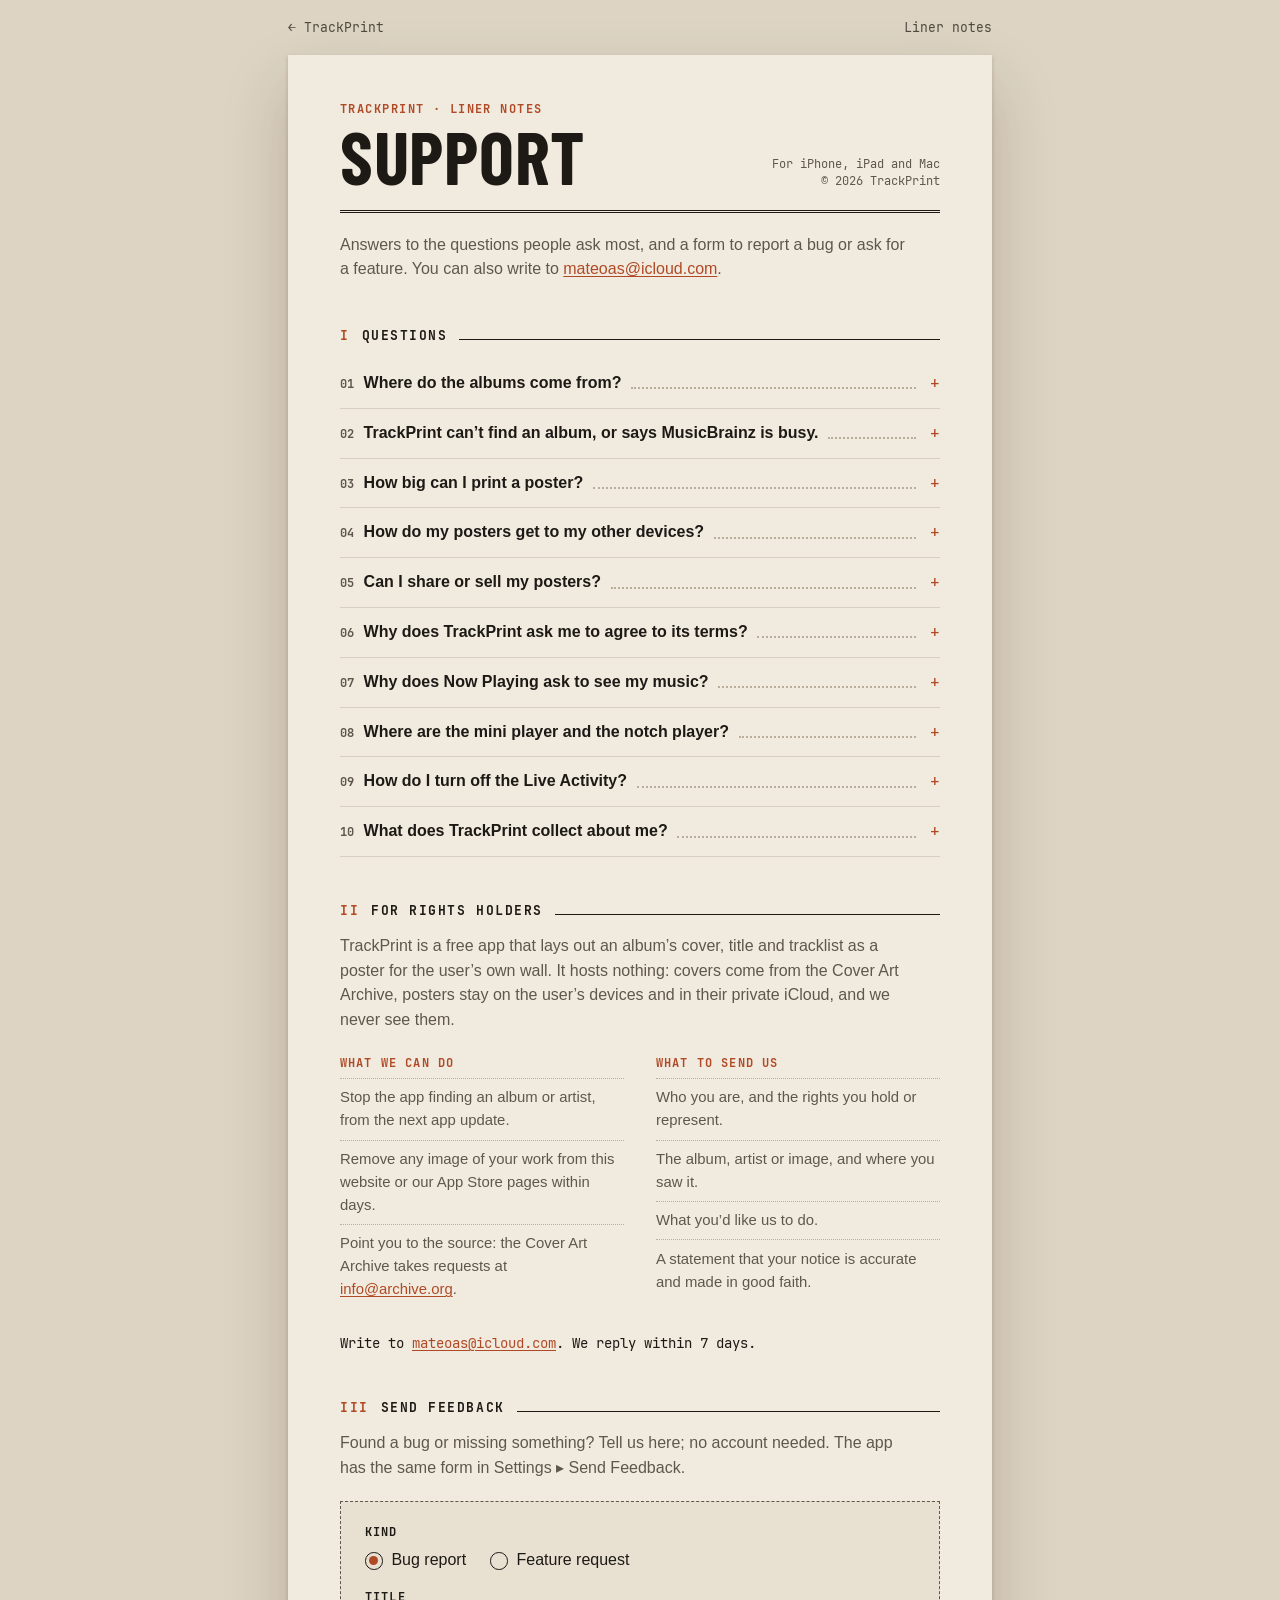
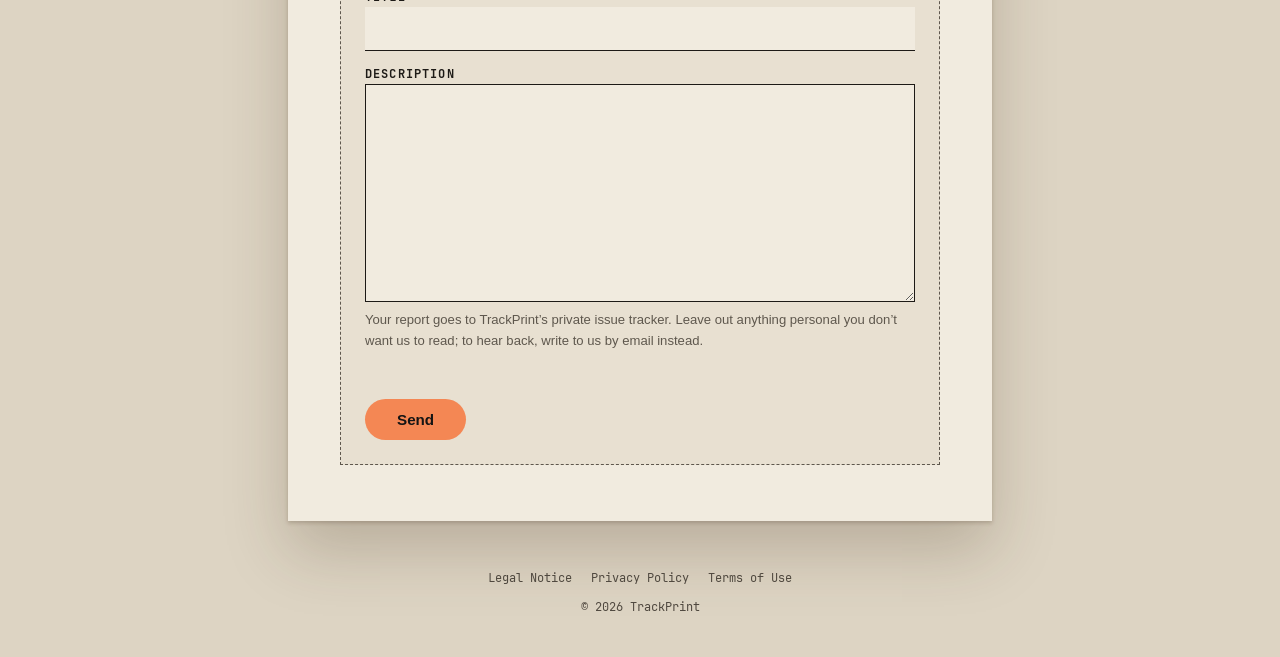
==== commit 16544ba5: "[+] add Now Playing questions to the support page" ====
--- a/support.html
+++ b/support.html
@@ -51,7 +51,19 @@
 <p>Because a poster carries other people’s work. The <a href="https://trackprint-music-posters.github.io/trackprint-legal-docs/nutzungsbedingungen.en.html">terms of use</a> say what’s fine, like a poster for your wall or a gift, and what needs permission. You agree once, and can read them again in Settings ▸ About.</p>
 </details>
 <details>
-<summary><span class="q">07</span><span>What does TrackPrint collect about me?</span><i class="lead" aria-hidden="true"></i></summary>
+<summary><span class="q">07</span><span>Why does Now Playing ask to see my music?</span><i class="lead" aria-hidden="true"></i></summary>
+<p>To show what the Music app is playing, and to play, pause and skip. On iPhone and iPad it asks for your Media Library; on the Mac, to control Music, and to use Apple Music once you open an album. What you play stays on your device: when you open the album playing, TrackPrint asks Apple Music for its tracks, and nothing else leaves. It never stores what you listen to or turns it into a poster. Settings ▸ Apple Music shows each permission.</p>
+</details>
+<details>
+<summary><span class="q">08</span><span>Where are the mini player and the notch player?</span><i class="lead" aria-hidden="true"></i></summary>
+<p>On the Mac, in the Window menu: Show Mini Player (⇧⌘M) and Show Notch Player (⇧⌘N), or the buttons in Now Playing’s toolbar. Right-click the mini player to change its size and style, or to keep it on top. The notch player opens when you rest the pointer on the notch; on a screen without one it’s a small pill in the middle of the menu bar.</p>
+</details>
+<details>
+<summary><span class="q">09</span><span>How do I turn off the Live Activity?</span><i class="lead" aria-hidden="true"></i></summary>
+<p>On iPhone, with Live under any player, or in Settings ▸ Apple Music ▸ Live Activity.</p>
+</details>
+<details>
+<summary><span class="q">10</span><span>What does TrackPrint collect about me?</span><i class="lead" aria-hidden="true"></i></summary>
 <p>Nothing for analytics, ads or tracking, and there is no account. Searches go straight to MusicBrainz, and your posters stay on your devices and in your iCloud. The <a href="https://trackprint-music-posters.github.io/trackprint-legal-docs/datenschutzerklaerung.en.html">privacy policy</a> has the details.</p>
 </details>
 </div>
--- a/style.css
+++ b/style.css
@@ -186,6 +186,41 @@
     font: 400 0.8rem/1 var(--mono);
 }
 
+/* The side switch: A or B, the side being read filled. The tracks list
+   only that side's. */
+
+.sides {
+    display: flex;
+    flex: none;
+    padding: 2px;
+    border: 1px solid var(--groove);
+    border-radius: 999px;
+    font: 700 0.72rem/1 var(--mono);
+    letter-spacing: 0.06em;
+    text-transform: uppercase;
+}
+
+.sides a {
+    padding: 0.35rem 0.6rem;
+    border-radius: 999px;
+    color: var(--muted);
+    text-decoration: none;
+}
+
+.sides a:hover {
+    color: var(--text);
+}
+
+.sides a[aria-current] {
+    background: var(--accent);
+    color: var(--on-accent);
+}
+
+.topbar[data-side="a"] .tracks [data-side="b"],
+.topbar[data-side="b"] .tracks [data-side="a"] {
+    display: none;
+}
+
 .tracks a {
     display: flex;
     gap: 0.4rem;
@@ -225,11 +260,13 @@
     background: var(--accent);
 }
 
-/* Track headers: the number in the feature's colour, the name in small capitals. */
+/* Track headers: the number in the feature's colour, the name in small capitals,
+   centred between two rules. */
 
 .track {
     display: flex;
     align-items: baseline;
+    justify-content: center;
     gap: 0.8rem;
     margin: 0 0 1.1rem;
     font: 700 0.85rem/1 var(--mono);
@@ -244,10 +281,10 @@
     letter-spacing: 0;
 }
 
+.track::before,
 .track::after {
     content: "";
-    flex: 1;
-    max-width: 8rem;
+    flex: 0 1 4rem;
     height: 1px;
     align-self: center;
     background: var(--groove);
@@ -263,26 +300,35 @@
     text-wrap: balance;
 }
 
-.side h1 {
+/* Every track opens with its header, headline and line, centred. */
+
+.intro {
+    text-align: center;
+}
+
+.intro h1 {
     font-size: clamp(3.4rem, 9vw, 6.6rem);
 }
 
-.side h2 {
+.intro h2 {
     font-size: clamp(2.6rem, 6vw, 4.2rem);
 }
 
 .line {
-    margin: 1.1rem 0 0;
-    max-width: 30rem;
+    max-width: 32rem;
+    margin: 1.1rem auto 0;
     font-size: 1.15rem;
     color: var(--muted);
+}
+
+.content {
+    margin-top: 3rem;
 }
 
 .badge {
     display: inline-flex;
     align-items: center;
     gap: 0.5rem;
-    margin-top: 2rem;
     padding: 0.8rem 1.4rem;
     border-radius: 999px;
     background: var(--accent);
@@ -298,6 +344,10 @@
     fill: currentColor;
 }
 
+.cta {
+    margin: 2rem 0 0;
+}
+
 /* A poster as a print: a thin paper edge and a shadow on the wall. */
 
 .print {
@@ -307,22 +357,23 @@
     box-shadow: 0 1px 2px var(--shadow), 0 20px 40px var(--shadow);
 }
 
-/* A1 Welcome: a record at 33⅓ rpm with the sample album's cover as its label. */
+/* A1 Welcome: a record at 33⅓ rpm with the sample album's cover as its label,
+   under the headline. */
 
 .hero {
-    display: grid;
-    grid-template-columns: 1.05fr 1fr;
-    gap: 3rem;
-    align-items: center;
-    padding-block: 5rem 3rem;
+    padding-block: 4.5rem 3rem;
+}
+
+.deck {
+    width: min(100%, 26rem);
+    margin: 3.5rem auto 0;
 }
 
 .record {
     position: relative;
     width: 100%;
-    max-width: 30rem;
     aspect-ratio: 1;
-    margin-left: auto;
+    overflow: hidden;
     border-radius: 50%;
     background: var(--vinyl);
     box-shadow: 0 30px 60px var(--shadow);
@@ -379,8 +430,7 @@
 }
 
 .nowplaying {
-    max-width: 30rem;
-    margin: 1.5rem 0 0 auto;
+    margin-top: 1.5rem;
     font: 0.78rem/1.3 var(--mono);
     color: var(--muted);
 }
@@ -429,6 +479,7 @@
     grid-template-columns: repeat(3, 1fr);
     gap: 5%;
     align-items: start;
+    margin-top: 4rem;
     padding: 3.5rem 6% 4rem;
     border-radius: 6px;
     background: var(--stage);
@@ -444,32 +495,27 @@
     padding-top: 8rem;
 }
 
-.split {
-    display: grid;
-    grid-template-columns: 1fr 1.1fr;
-    gap: 4rem;
-    align-items: center;
-}
-
-/* A2 Find: where the albums and their covers come from. */
+/* A2 Find: where the albums and their covers come from, side by side. */
 
 .sources {
     display: grid;
+    grid-template-columns: repeat(2, minmax(0, 1fr));
     gap: 0.75rem;
+    max-width: 48rem;
+    margin-inline: auto;
 }
 
 .source {
     display: grid;
-    grid-template-columns: auto 1fr;
-    gap: 0.2rem 1rem;
-    align-items: center;
-    padding: 1.3rem 1.4rem;
+    justify-items: center;
+    gap: 0.5rem;
+    padding: 1.8rem 1.5rem;
     border-radius: 4px;
     background: var(--card);
+    text-align: center;
 }
 
 .source svg {
-    grid-row: span 2;
     width: 2.4rem;
     height: 2.4rem;
     fill: none;
@@ -480,7 +526,7 @@
 }
 
 .source h3 {
-    margin: 0;
+    margin: 0.3rem 0 0;
     font: 600 1.4rem/1 var(--display);
     letter-spacing: 0.02em;
     text-transform: uppercase;
@@ -492,89 +538,198 @@
     color: var(--muted);
 }
 
-/* A3 Styles: the eight styles as a tracklist; the one playing shows its poster
-   and a level meter. */
-
-.styles {
-    display: grid;
-    grid-template-columns: minmax(0, 1fr) minmax(0, 1.25fr);
-    gap: 4rem;
-    align-items: start;
-    margin-top: 3rem;
-}
-
-.styles figure {
-    position: sticky;
-    top: 6rem;
-    margin: 0;
-}
-
-.styles figcaption {
-    margin-top: 1rem;
-    font: 0.78rem var(--mono);
-    color: var(--muted);
-}
-
-.list {
+/* A3 Styles: a reel. The section holds still while you scroll; each poster
+   morphs into the next and its number, name and description come in. Without
+   JavaScript, or with reduced motion, it is a grid of all eight. */
+
+.reel {
+    list-style: none;
+    margin: 3rem 0 0;
+    padding: 0;
+}
+
+.reel-index {
+    display: none;
+}
+
+.reel-items {
+    display: grid;
+    grid-template-columns: repeat(4, minmax(0, 1fr));
+    gap: 3rem 2rem;
     margin: 0;
     padding: 0;
     list-style: none;
-    border-top: 1px solid var(--groove);
-}
-
-.list button {
-    all: unset;
-    box-sizing: border-box;
-    display: grid;
-    grid-template-columns: 2.4rem 1fr auto;
-    gap: 0.2rem 1rem;
-    width: 100%;
-    padding: 1rem 0.25rem;
-    border-bottom: 1px solid var(--groove);
-    cursor: pointer;
-}
-
-.list button:focus-visible {
-    outline: 2px solid var(--accent);
-    outline-offset: -2px;
-}
-
-.list .n {
-    font: 700 0.85rem/1.9 var(--mono);
-    color: var(--muted);
-}
-
-.list .name {
+}
+
+.style {
+    margin: 0;
+    text-align: center;
+}
+
+.style .text {
+    margin-top: 1.1rem;
+}
+
+.style .n {
+    display: block;
+    font: 700 0.8rem/1 var(--mono);
+    color: var(--accent-text);
+}
+
+.style h3 {
+    margin: 0.35rem 0 0.3rem;
     font: 600 1.6rem/1 var(--display);
     letter-spacing: 0.02em;
     text-transform: uppercase;
 }
 
-.list .desc {
-    grid-column: 2;
+.style p {
+    margin: 0;
     font-size: 0.95rem;
     line-height: 1.4;
     color: var(--muted);
 }
 
-.list button:hover .name,
-.list button[aria-pressed="true"] .n,
-.list button[aria-pressed="true"] .name {
+/* The reel, once the script runs it: a stage pinned under the top bar, as
+   tall as the screen, the eight styles stacked on it. */
+
+.reel.playing {
+    height: calc(var(--count) * 70svh + 100svh - 3.6rem);
+}
+
+.reel.playing .stage {
+    position: sticky;
+    top: 3.6rem;
+    display: grid;
+    grid-template-columns: 11rem minmax(0, 1fr) 11rem;
+    grid-template-rows: minmax(0, 1fr);
+    align-items: center;
+    gap: 2rem;
+    height: calc(100svh - 3.6rem);
+    padding-block: 1.5rem;
+}
+
+.reel.playing .reel-index {
+    display: grid;
+    gap: 0.15rem;
+    margin: 0;
+    padding: 0;
+    list-style: none;
+}
+
+.reel-index button {
+    all: unset;
+    box-sizing: border-box;
+    display: flex;
+    align-items: center;
+    gap: 0.6rem;
+    width: 100%;
+    padding: 0.4rem 0.5rem;
+    border-radius: 3px;
+    font: 400 0.8rem/1 var(--mono);
+    color: var(--muted);
+    cursor: pointer;
+}
+
+.reel-index button:hover {
+    color: var(--text);
+}
+
+.reel-index button:focus-visible {
+    outline: 2px solid var(--accent);
+    outline-offset: 0;
+}
+
+.reel-index b {
+    font-weight: 700;
+}
+
+.reel-index [aria-current] {
     color: var(--accent-text);
 }
 
+.reel-index .meter {
+    margin-left: auto;
+}
+
+.reel.playing .reel-items {
+    display: grid;
+    grid-template: minmax(0, 1fr) / minmax(0, 1fr);
+    align-self: stretch;
+    min-height: 0;
+    gap: 0;
+}
+
+/* Every style sits in the stage's one cell, the one playing on top: its
+   poster above, its words below. */
+
+.reel.playing .style {
+    grid-area: 1 / 1;
+    display: grid;
+    grid-template-rows: minmax(0, 1fr) auto;
+    height: 100%;
+    min-height: 0;
+}
+
+.reel.playing .style .print,
+.reel.playing .style .phone-shot {
+    grid-row: 1;
+    place-self: center;
+    width: auto;
+    height: min(100%, 36rem);
+    max-width: 100%;
+    opacity: var(--shown, 0);
+    filter: blur(calc(var(--away, 1) * 10px));
+    transform: scale(calc(1 - var(--away, 1) * 0.08));
+    will-change: opacity, transform, filter;
+}
+
+.reel.playing .style .text {
+    grid-row: 2;
+    width: min(100%, 30rem);
+    min-height: 7.5rem;
+    margin: 1.4rem auto 0;
+    opacity: var(--read, 0);
+    transform: translateY(calc(var(--toward, 0) * 1.25rem));
+}
+
+.reel.playing .style:not(.near) .print,
+.reel.playing .style:not(.near) .phone-shot,
+.reel.playing .style:not(.near) .text {
+    visibility: hidden;
+}
+
+.reel-count {
+    display: none;
+}
+
+.reel.playing .reel-count {
+    display: block;
+    justify-self: end;
+    align-self: end;
+    font: 0.75rem/1.4 var(--mono);
+    color: var(--muted);
+    text-align: right;
+}
+
+.reel-count b {
+    display: block;
+    font: 700 3.4rem/1 var(--display);
+    color: var(--accent-text);
+}
+
+/* The level meter: five bars, moving on the style playing. */
+
 .meter {
-    grid-row: 1 / span 2;
-    grid-column: 3;
     display: flex;
     align-items: flex-end;
-    gap: 3px;
-    height: 1.6rem;
+    gap: 2px;
+    height: 0.9rem;
     opacity: 0;
 }
 
 .meter i {
-    width: 4px;
+    width: 3px;
     height: 30%;
     border-radius: 1px;
     background: var(--accent);
@@ -611,7 +766,7 @@
     }
 }
 
-.list button[aria-pressed="true"] .meter {
+[aria-current] .meter {
     opacity: 1;
 }
 
@@ -622,6 +777,8 @@
     grid-template-columns: 1.3fr 1fr;
     gap: 1.5rem;
     align-items: center;
+    max-width: 40rem;
+    margin-inline: auto;
     padding: 2rem;
     border-radius: 4px;
     background: var(--stage);
@@ -662,12 +819,14 @@
 
 .formats {
     display: flex;
+    justify-content: center;
     align-items: flex-end;
     gap: 2rem;
     max-width: 46rem;
-    margin: 3rem 0 0;
+    margin: 0 auto;
     padding: 0;
     list-style: none;
+    text-align: center;
 }
 
 .formats li {
@@ -698,6 +857,7 @@
 .exports {
     margin: 2.5rem 0 0;
     color: var(--muted);
+    text-align: center;
 }
 
 .exports strong {
@@ -708,9 +868,406 @@
 
 .fineprint {
     max-width: 34rem;
-    margin: 0.75rem 0 0;
+    margin: 0.75rem auto 0;
     font-size: 0.85rem;
     color: var(--muted);
+    text-align: center;
+}
+
+/* Side B: the record turned over. Its tracks are the players: what the
+   Music app plays, in each style's player (B1), on the Lock Screen (B2), in
+   the Mac's mini player (B3) and round its notch (B4). Their pictures are
+   screenshots of the app playing the sample album. */
+
+.turn {
+    display: grid;
+    justify-items: center;
+    padding-top: 9rem;
+    text-align: center;
+}
+
+.turn .track {
+    margin-top: 2rem;
+    white-space: nowrap;
+}
+
+.turn h2 {
+    font-size: clamp(2.6rem, 6vw, 4.2rem);
+}
+
+.label.turning {
+    width: 11rem;
+    background: repeating-radial-gradient(
+        circle at 50% 50%,
+        var(--vinyl) 0 2px,
+        var(--vinyl-groove) 2px 3px
+    );
+    animation: spin 1.8s linear infinite;
+}
+
+.label.turning span {
+    position: relative;
+    font: 700 2.4rem/1 var(--display);
+    color: var(--on-accent);
+}
+
+/* A phone's screenshot, in a thin dark bezel. */
+
+.phone-shot {
+    display: block;
+    width: 100%;
+    height: auto;
+    aspect-ratio: 640 / 1391;
+    border-radius: 13% / 6%;
+    background: #000;
+    box-shadow: 0 0 0 5px #1a1a1a, 0 0 0 6px var(--groove), 0 24px 48px var(--shadow);
+}
+
+.players .style .text b {
+    color: var(--text);
+    font-weight: 600;
+}
+
+.players .reel-items {
+    gap: 3rem 2.5rem;
+}
+
+.players + .fineprint {
+    margin-top: 2.5rem;
+}
+
+/* B2: the Lock Screen beside the island held open. */
+
+.lockup {
+    display: grid;
+    grid-template-columns: minmax(0, 17rem) minmax(0, 26rem);
+    justify-content: center;
+    align-items: center;
+    gap: 4rem;
+}
+
+.lockup figure {
+    margin: 0;
+    text-align: center;
+}
+
+.lockup figcaption {
+    margin-top: 1.4rem;
+    font: 0.75rem/1.3 var(--mono);
+    color: var(--muted);
+    text-transform: uppercase;
+    letter-spacing: 0.08em;
+}
+
+.island img {
+    display: block;
+    width: 100%;
+    height: auto;
+    filter: drop-shadow(0 24px 30px var(--shadow));
+}
+
+/* B3: a Mac desktop with another app's window, the mini player floating at
+   its top right, at its size in points. */
+
+.desk {
+    position: relative;
+    max-width: 52rem;
+    min-height: 27rem;
+    margin: 0 auto;
+    overflow: hidden;
+    border-radius: 10px;
+    background:
+        radial-gradient(90% 120% at 85% 10%, #fbb677 0, transparent 55%),
+        radial-gradient(80% 100% at 0% 100%, #3d4a7a 0, transparent 60%),
+        linear-gradient(150deg, #8c6670, #ee7b45 60%, #fbb677);
+    box-shadow: 0 0 0 1px var(--groove), 0 30px 60px var(--shadow);
+}
+
+.desk-bar,
+.notch-bar {
+    display: flex;
+    align-items: center;
+    gap: 1.1rem;
+    height: 1.75rem;
+    padding: 0 0.9rem;
+    background: rgb(28 20 24 / 0.35);
+    -webkit-backdrop-filter: blur(12px);
+    backdrop-filter: blur(12px);
+    font: 500 0.75rem/1 var(--sans);
+    color: #fff;
+}
+
+.desk-bar .clock {
+    margin-left: auto;
+}
+
+.desk-window {
+    position: absolute;
+    top: 3.5rem;
+    left: 6%;
+    display: grid;
+    gap: 0.7rem;
+    align-content: start;
+    width: 50%;
+    height: 21rem;
+    padding: 2.6rem 2rem;
+    border-radius: 12px;
+    background: #fbfaf7;
+    box-shadow: 0 20px 50px rgb(40 20 20 / 0.35);
+}
+
+.desk-window::before {
+    content: "";
+    position: absolute;
+    top: 0.85rem;
+    left: 0.9rem;
+    width: 3rem;
+    height: 0.7rem;
+    background:
+        radial-gradient(circle at 0.35rem 50%, #ff5f57 0.32rem, transparent 0.34rem),
+        radial-gradient(circle at 1.5rem 50%, #febc2e 0.32rem, transparent 0.34rem),
+        radial-gradient(circle at 2.65rem 50%, #28c840 0.32rem, transparent 0.34rem);
+}
+
+.desk-window i {
+    height: 0.55rem;
+    border-radius: 3px;
+    background: #e6e3dd;
+}
+
+.desk-window i:first-child {
+    width: 55%;
+    height: 1.2rem;
+    margin-bottom: 0.6rem;
+    background: #d6d1c8;
+}
+
+.desk-window i:nth-child(4n) {
+    width: 70%;
+}
+
+.mini {
+    position: absolute;
+    top: calc(1.75rem + 16px);
+    right: 16px;
+    max-width: calc(100% - 24px);
+    height: auto;
+    filter: drop-shadow(0 14px 22px rgb(30 10 10 / 0.4));
+}
+
+.mini-controls {
+    display: grid;
+    justify-items: center;
+    gap: 0.8rem;
+    margin-top: 2rem;
+}
+
+.mini-controls[hidden] {
+    display: none;
+}
+
+.seg {
+    display: flex;
+    flex-wrap: wrap;
+    justify-content: center;
+    gap: 0.3rem;
+}
+
+.seg button {
+    padding: 0.5rem 0.8rem;
+    border: 1px solid var(--groove);
+    border-radius: 999px;
+    background: none;
+    font: 700 0.72rem/1 var(--mono);
+    letter-spacing: 0.06em;
+    text-transform: uppercase;
+    color: var(--muted);
+    cursor: pointer;
+}
+
+.seg button:hover {
+    color: var(--text);
+}
+
+.seg button[aria-pressed="true"] {
+    border-color: var(--accent);
+    background: var(--accent);
+    color: var(--on-accent);
+}
+
+kbd {
+    padding: 0.05rem 0.3rem;
+    border: 1px solid var(--groove);
+    border-bottom-width: 2px;
+    border-radius: 4px;
+    font: 700 0.8em/1 var(--mono);
+    color: var(--text);
+}
+
+/* B4: the top of a MacBook's screen at its size in points (736 of them
+   across, scaled down with the page), the notch in the middle of the menu
+   bar. Open, the player hangs from the screen's top edge. */
+
+.notch-screen {
+    --pt: calc(100cqw / 736);
+    position: relative;
+    max-width: 46rem;
+    margin: 0 auto;
+    container-type: inline-size;
+    border: 6px solid #1a1a1a;
+    border-bottom: 0;
+    border-radius: 14px 14px 0 0;
+    background:
+        radial-gradient(70% 140% at 80% 0%, #fbb677 0, transparent 60%),
+        linear-gradient(160deg, #3d4a7a, #8c6670 55%, #ee7b45);
+    box-shadow: 0 30px 60px var(--shadow);
+}
+
+.notch-screen::after {
+    content: "";
+    display: block;
+    height: calc(300 * var(--pt));
+}
+
+.notch-bar {
+    position: absolute;
+    inset: 0 0 auto;
+    justify-content: space-between;
+    height: calc(32 * var(--pt));
+    font-size: max(0.55rem, calc(13 * var(--pt)));
+}
+
+.notch-bar > span {
+    display: flex;
+    gap: 1.1em;
+}
+
+.notch-shape {
+    position: absolute;
+    top: 0;
+    left: 50%;
+    width: calc(185 * var(--pt));
+    height: calc(32 * var(--pt));
+    padding: 0;
+    border: 0;
+    border-radius: 0 0 calc(9 * var(--pt)) calc(9 * var(--pt));
+    background: #000;
+    cursor: pointer;
+    transform: translateX(-50%);
+    transform-origin: 50% 0;
+    transition: transform 0.25s, opacity 0.2s;
+}
+
+/* The soft shoulders where the notch meets the screen's top edge. */
+.notch-shape::before,
+.notch-shape::after {
+    content: "";
+    position: absolute;
+    top: 0;
+    width: calc(14 * var(--pt));
+    height: calc(10 * var(--pt));
+}
+
+.notch-shape::before {
+    right: 100%;
+    background: radial-gradient(circle at 0 100%, transparent 70%, #000 72%);
+}
+
+.notch-shape::after {
+    left: 100%;
+    background: radial-gradient(circle at 100% 100%, transparent 70%, #000 72%);
+}
+
+.notch-margin {
+    position: absolute;
+    inset: 0;
+    width: 100%;
+    height: 100%;
+    overflow: visible;
+    fill: none;
+    stroke-width: 2;
+}
+
+.notch-screen.near .notch-shape {
+    transform: translateX(-50%) scale(1.08);
+}
+
+.notch-open {
+    position: absolute;
+    top: 0;
+    left: 50%;
+    width: calc(616 * var(--pt));
+    opacity: 0;
+    visibility: hidden;
+    transform: translateX(-50%) scale(0.3, 0.13);
+    transform-origin: 50% 0;
+    transition: transform 0.4s cubic-bezier(0.3, 1.25, 0.5, 1), opacity 0.2s, visibility 0s 0.4s;
+}
+
+/* The screenshot is the pill's open player, whose top corners are round;
+   a band of black squares them off against the screen's top edge. */
+.notch-open::before {
+    content: "";
+    position: absolute;
+    top: 0;
+    left: calc(28 * var(--pt));
+    right: calc(28 * var(--pt));
+    height: calc(30 * var(--pt));
+    background: #000;
+}
+
+.notch-open img {
+    position: relative;
+    display: block;
+    width: 100%;
+    height: auto;
+}
+
+.notch-screen.open .notch-open {
+    opacity: 1;
+    visibility: visible;
+    transform: translateX(-50%);
+    transition: transform 0.4s cubic-bezier(0.3, 1.25, 0.5, 1), opacity 0.15s, visibility 0s;
+}
+
+.notch-screen.open .notch-shape {
+    opacity: 0;
+}
+
+.notch-styles {
+    display: grid;
+    grid-template-columns: repeat(4, minmax(0, 1fr));
+    gap: 1.5rem 1.25rem;
+    max-width: 60rem;
+    margin: 3.5rem auto 0;
+    padding: 0;
+    list-style: none;
+    text-align: center;
+}
+
+.notch-styles img {
+    display: block;
+    width: 100%;
+    height: auto;
+}
+
+.notch-styles span {
+    display: flex;
+    justify-content: center;
+    gap: 0.5rem;
+    margin-top: 0.2rem;
+    font: 0.75rem/1 var(--mono);
+    color: var(--muted);
+    text-transform: uppercase;
+    letter-spacing: 0.06em;
+}
+
+.notch-styles b {
+    color: var(--teal);
+}
+
+.notch-styles + .fineprint {
+    margin-top: 2rem;
 }
 
 /* And a little more */
@@ -722,13 +1279,15 @@
 .more h2 {
     margin-bottom: 2rem;
     font-size: clamp(2rem, 4vw, 2.6rem);
+    text-align: center;
 }
 
 .more ul {
     display: grid;
     grid-template-columns: repeat(4, 1fr);
     gap: 1px;
-    margin: 0;
+    max-width: 56rem;
+    margin: 0 auto;
     padding: 0;
     list-style: none;
     background: var(--groove);
@@ -737,18 +1296,20 @@
 
 .more li {
     display: flex;
+    flex-direction: column;
     align-items: center;
-    gap: 0.7rem;
-    padding: 1rem 1.1rem;
+    gap: 0.6rem;
+    padding: 1.2rem 0.8rem;
     background: var(--ground);
     font-weight: 500;
     font-size: 0.95rem;
+    text-align: center;
 }
 
 .more svg {
     flex: none;
-    width: 1.35rem;
-    height: 1.35rem;
+    width: 1.5rem;
+    height: 1.5rem;
     fill: none;
     stroke: var(--c, var(--accent-text));
     stroke-width: 1.8;
@@ -800,7 +1361,11 @@
     color: var(--muted);
 }
 
-/* Footer */
+.closing .cta {
+    margin-top: 1.75rem;
+}
+
+/* Footer, centred: the links over the copyright. */
 
 footer {
     border-top: 1px solid var(--groove);
@@ -808,17 +1373,19 @@
 
 footer .wrap {
     display: flex;
-    flex-wrap: wrap;
-    justify-content: space-between;
-    gap: 0.6rem 1.5rem;
-    padding-block: 1.3rem 2.5rem;
+    flex-direction: column-reverse;
+    align-items: center;
+    gap: 0.6rem;
+    padding-block: 1.5rem 2.5rem;
     font: 0.75rem/1.6 var(--mono);
     color: var(--muted);
+    text-align: center;
 }
 
 footer p {
     display: flex;
     flex-wrap: wrap;
+    justify-content: center;
     gap: 0.2rem 1.2rem;
     margin: 0;
 }
@@ -840,10 +1407,17 @@
     }
 
     .disc,
+    .label.turning,
     .meter i {
         animation: none;
     }
 
+    .notch-shape,
+    .notch-open,
+    .notch-screen.open .notch-open {
+        transition: none;
+    }
+
     .meter i:nth-child(1) {
         height: 45%;
     }
@@ -865,7 +1439,7 @@
     }
 }
 
-/* Narrow screens: the top bar keeps the track numbers, the names go. */
+/* Narrow screens */
 
 @media (max-width: 900px) {
     .topbar .wrap {
@@ -876,7 +1450,8 @@
         gap: 0.9rem;
     }
 
-    .tracks .t {
+    .tracks .t,
+    .sides .t {
         position: absolute;
         width: 1px;
         height: 1px;
@@ -885,35 +1460,74 @@
         white-space: nowrap;
     }
 
-    .styles {
-        grid-template-columns: 1fr;
-        gap: 2rem;
-    }
-
-    .styles figure {
-        position: static;
-        max-width: 18rem;
+    .reel-items {
+        grid-template-columns: repeat(2, minmax(0, 1fr));
+        gap: 2.5rem 1.25rem;
+    }
+
+    /* The reel on a phone: the numbers in a row on top, the poster, then its words. */
+
+    .reel.playing .stage {
+        grid-template-columns: minmax(0, 1fr);
+        grid-template-rows: auto minmax(0, 1fr);
+        gap: 1rem;
+        padding-block: 1rem;
+    }
+
+    .reel.playing .reel-index {
+        display: flex;
+        justify-content: center;
+        gap: 0.1rem;
+    }
+
+    .reel-index button {
+        width: auto;
+        padding: 0.45rem 0.4rem;
+    }
+
+    .reel-index .name,
+    .reel-index .meter {
+        display: none;
+    }
+
+    .reel.playing .reel-count {
+        display: none;
+    }
+
+    .reel.playing .style .print {
+        height: min(100%, calc((100vw - 2rem) * 4 / 3));
+    }
+
+    .reel.playing .style .text {
+        min-height: 8.5rem;
+        margin-top: 1rem;
     }
 
     .more ul {
         grid-template-columns: repeat(2, 1fr);
     }
+
+    .reel.playing .style .phone-shot {
+        height: 100%;
+    }
+
+    .notch-styles {
+        grid-template-columns: repeat(2, minmax(0, 1fr));
+    }
 }
 
 @media (max-width: 760px) {
     .hero {
-        grid-template-columns: 1fr;
-        gap: 2.5rem;
         padding-block: 3rem 2.5rem;
     }
 
-    .record,
-    .nowplaying {
-        max-width: 22rem;
-        margin-left: 0;
+    .deck {
+        width: min(100%, 20rem);
+        margin-top: 2.5rem;
     }
 
     .wall {
+        margin-top: 3rem;
         padding: 2rem 5% 2.5rem;
     }
 
@@ -926,9 +1540,26 @@
         padding-top: 5.5rem;
     }
 
-    .split {
-        grid-template-columns: 1fr;
-        gap: 2.5rem;
+    .turn {
+        padding-top: 6rem;
+    }
+
+    .lockup {
+        grid-template-columns: minmax(0, 15rem);
+        gap: 3rem;
+    }
+
+    .desk {
+        min-height: 25rem;
+    }
+
+    .desk-window {
+        width: 80%;
+        opacity: 0.85;
+    }
+
+    .sources {
+        grid-template-columns: minmax(0, 1fr);
     }
 
     .palette {
@@ -948,6 +1579,15 @@
 @media (max-width: 420px) {
     .topbar .wrap {
         gap: 0.75rem;
+    }
+
+    .brand span {
+        position: absolute;
+        width: 1px;
+        height: 1px;
+        overflow: hidden;
+        clip: rect(0 0 0 0);
+        white-space: nowrap;
     }
 
     .tracks {
